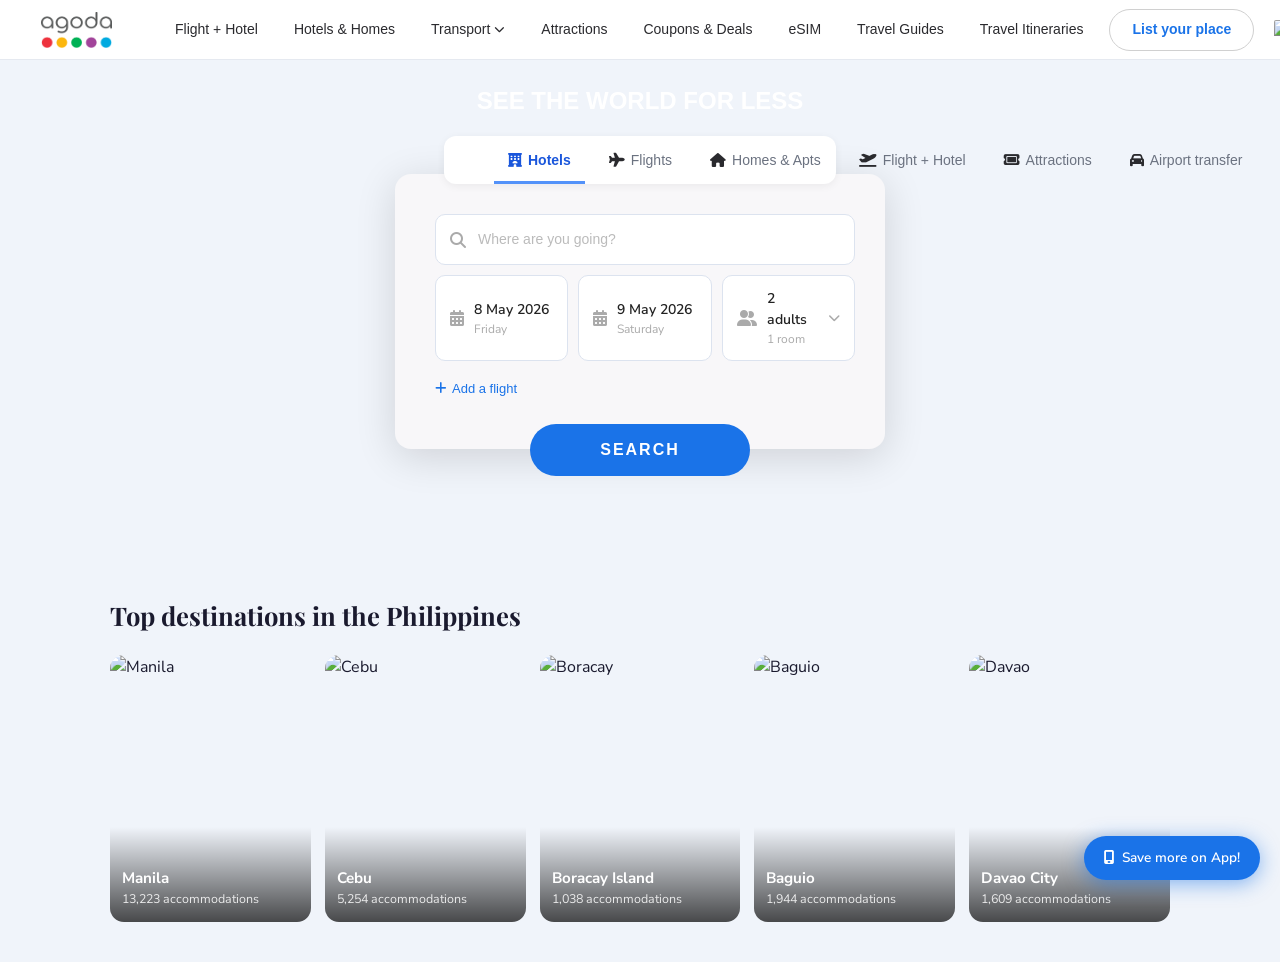
==== AGODA CODE/index.html @ a3267c27 "Add files via upload" ====
<!DOCTYPE html>
<html lang="en">
<head>
  <meta charset="UTF-8" />
  <meta name="viewport" content="width=device-width, initial-scale=1.0"/>
  <title>Agoda - See the World for Less</title>
  <!-- Google Fonts -->
  <link href="https://fonts.googleapis.com/css2?family=DM+Sans:wght@300;400;500;600;700&family=Playfair+Display:wght@700&display=swap" rel="stylesheet"/>
  <!-- Bootstrap CSS -->
  <link href="https://cdn.jsdelivr.net/npm/bootstrap@5.3.3/dist/css/bootstrap.min.css" rel="stylesheet"/>
  <link rel="stylesheet" href="https://cdnjs.cloudflare.com/ajax/libs/font-awesome/6.5.0/css/all.min.css"/>
  <!-- Font Awesome -->
  <link href="https://cdnjs.cloudflare.com/ajax/libs/font-awesome/6.5.0/css/all.min.css" rel="stylesheet"/>
  <!-- Custom CSS -->
  <link rel="stylesheet" href="style.css"/>

  <link rel="stylesheet" href="search.css"/>
</head>
<body>


<!-- ===== NAVBAR ===== -->
<nav class="top-nav">
  <div class="nav-inner">
    <div class="logo-wrap">
      <a href="index.html">
        <img src="Agoda_logo_2019.svg.png" alt="logo" width="71" height="36">
      </a>
    </div>
    <div class="nav-links">
      <a href="#">Flight + Hotel</a>
      <a href="#">Hotels &amp; Homes</a>
      <a href="#">Transport <i class="fa fa-chevron-down fa-xs"></i></a>
      <a href="#">Attractions</a>
      <a href="#">Coupons &amp; Deals</a>
      <a href="#">eSIM</a>
      <a href="#">Travel Guides</a>
      <a href="#">Travel Itineraries</a>
    </div>
    <div class="nav-right">
  </div>
</nav>

<!-- ===== HERO ===== -->
<section class="hero">
  <div class="hero-skyline">
  </div>

  <h1 class="hero-title">SEE THE WORLD FOR LESS</h1>

  <div class="search-container">
    <ul class="search-tabs">
      <li class="stab active" onclick="setTab(this)">
        <div class="stab-inner"><i class="fa fa-hotel"></i><span>Hotels</span></div>
      </li>
      <li class="stab" onclick="setTab(this)">
        <div class="stab-inner"><i class="fa fa-plane"></i><span>Flights</span></div>
      </li>
      <li class="stab" onclick="setTab(this)">
        <div class="stab-inner"><i class="fa fa-house"></i><span>Homes &amp; Apts</span></div>
      </li>
      <li class="stab" onclick="setTab(this)">
        <div class="stab-inner"><i class="fa fa-plane-departure"></i><span>Flight + Hotel</span></div>
      </li>
      <li class="stab" onclick="setTab(this)">
        <div class="stab-inner"><i class="fa fa-ticket"></i><span>Attractions</span></div>
      </li>
      <li class="stab" onclick="setTab(this)">
        <div class="stab-inner"><i class="fa fa-car"></i><span>Airport transfer</span></div>
      </li>
    </ul>

     <!-- ===== SEARCH BAR ===== -->
    <div class="search-box">
      <div class="search-bar-wrap">
        <div class="search-trigger">
          <div class="search-trigger-inner">
            <i class="fa fa-search search-trigger-icon"></i>
            <input
              type="text"
              class="search-trigger-input"
              id="searchInput"
              placeholder="Where are you going?"
              autocomplete="on"/>
          </div>
        </div>        

          <!-- ===== DROPDOWN ===== -->
      <div class="search-dropdown" id="searchDropdown">
          <!-- Recent Search -->
          <div class="search-section" id="recentSection" style="display:none;">
            <p class="search-section-title">Recent search</p>
            <div class="recent-item" id="recentItem" onclick="useRecent()">
              <div class="recent-left">
                <i class="fa fa-clock-rotate-left recent-icon"></i>
                <div class="recent-item-info">
                  <p class="recent-city" id="recentCity">—</p>
                  <p class="recent-dates" id="recentDates">—</p>
                </div>
              </div>
              <div class="recent-guests">
                <i class="fa fa-user"></i>
                <span id="recentGuests">2</span>
              </div>
            </div>
          </div>
      
          <!-- City results -->
          <div class="search-section" id="citySection" style="display:none;">
            <p class="search-section-label">City</p>
            <div class="search-results-list" id="cityResults"></div>
          </div>
      
          <!-- Areas + Landmarks -->
          <div class="search-columns" id="columnsSection" style="display:none;">
            <div class="search-col">
              <p class="search-section-label">Areas</p>
              <div class="search-results-list" id="areaResults"></div>
            </div>
            <div class="search-col">
              <p class="search-section-label">Landmarks</p>
              <div class="search-results-list" id="landmarkResults"></div>
            </div>
          </div>
      
          <!-- Popular cities (default) -->
          <div class="search-popular" id="popularSection">
            <p class="search-section-title">Popular cities in Philippines</p>
            <div class="popular-list" id="popularList"></div>
          </div>
      
        </div>
      </div>


      <!-- Date & Guest Row — -->
      <div class="date-picker-wrap">
        <div class="date-guest-row">
          <!-- ✅ Added id + openPicker() -->
          <div class="date-box" id="checkin-box" onclick="openPicker('checkin')">
            <i class="fa fa-calendar-days"></i>
            <div>
              <span class="value" id="checkin-display">8 May 2026</span>
              <span class="label" id="checkin-day">Friday</span>
            </div>
          </div>
          <div class="date-box" id="checkout-box" onclick="openPicker('checkout')">
            <i class="fa fa-calendar-days"></i>
            <div>
              <span class="value" id="checkout-display">9 May 2026</span>
              <span class="label" id="checkout-day">Saturday</span>
            </div>
          </div>
          <!-- Guest box wrapped for popup positioning -->
          <div class="guest-picker-wrap">
            <div class="guest-box" id="guest-box" onclick="toggleGuests()">
              <i class="fa fa-user-group"></i>
              <div>
                <span class="value" id="guests-display">2 adults</span>
                <span class="label" id="rooms-label">1 room</span>
              </div>
              <i class="fa fa-chevron-down" id="guest-chevron" style="color:#aaa; font-size:0.75rem; margin-left:auto;"></i>
            </div>
            <!-- Guest Picker Popup -->
            <div id="guest-picker">
              <div class="gp-row">
                <div class="gp-label-wrap">
                  <span class="gp-label">Room</span>
                </div>
                <div class="gp-counter">
                  <button class="gp-btn gp-minus" onclick="changeGuest('rooms', -1)">−</button>
                  <span class="gp-count" id="rooms-count">1</span>
                  <button class="gp-btn gp-plus" onclick="changeGuest('rooms', 1)">+</button>
                </div>
              </div>
              <div class="gp-row">
                <div class="gp-label-wrap">
                  <span class="gp-label">Adults</span>
                  <span class="gp-sublabel">Ages 18 or above</span>
                </div>
                <div class="gp-counter">
                  <button class="gp-btn gp-minus" onclick="changeGuest('adults', -1)">−</button>
                  <span class="gp-count" id="adults-count">2</span>
                  <button class="gp-btn gp-plus" onclick="changeGuest('adults', 1)">+</button>
                </div>
              </div>
              <div class="gp-row gp-row-last">
                <div class="gp-label-wrap">
                  <span class="gp-label">Children</span>
                  <span class="gp-sublabel">Ages 0-17</span>
                </div>
                <div class="gp-counter">
                  <button class="gp-btn gp-minus" onclick="changeGuest('children', -1)">−</button>
                  <span class="gp-count" id="children-count">0</span>
                  <button class="gp-btn gp-plus" onclick="changeGuest('children', 1)">+</button>
                </div>
              </div>
            </div>
          </div><!-- /guest-picker-wrap -->
        </div>

        <!-- ✅ Datepicker Popup — placed right below the date row -->
        <div id="picker-popup">
          <div class="picker-tabs">
            <button id="tab-cal-btn" class="active" onclick="setPickerTab('cal')">Calendar</button>
            <button id="tab-flex-btn" onclick="setPickerTab('flex')">I'm flexible</button>
          </div>
          <div id="tab-cal-content">
            <div class="cal-months">
              <div class="cal-month">
                <div class="cal-month-header">
                  <button class="nav-btn" onclick="shiftMonth(-1)">&#8249;</button>
                  <span id="left-month-label"></span>
                  <span class="nav-placeholder"></span>
                </div>
                <div id="left-cal" class="cal-grid"></div>
              </div>
              <div class="cal-month">
                <div class="cal-month-header">
                  <span class="nav-placeholder"></span>
                  <span id="right-month-label"></span>
                  <button class="nav-btn" onclick="shiftMonth(1)">&#8250;</button>
                </div>
                <div id="right-cal" class="cal-grid"></div>
              </div>
            </div>
          </div>
          <div id="tab-flex-content">
            <div class="flex-section">
              <p class="flex-heading">How long do you want to stay?</p>
              <div class="flex-duration-row">
                <button class="flex-duration-btn active" onclick="selectDuration(this)">3 nights</button>
                <button class="flex-duration-btn" onclick="selectDuration(this)">1 week</button>
                <button class="flex-duration-btn" onclick="selectDuration(this)">1 month</button>
              </div>
              <label class="flex-weekend-label">
                <input type="checkbox" id="weekend-check" checked onchange="toggleWeekend(this)"/>
                <span>Must include weekend</span>
              </label>
            </div>
            <div class="flex-section">
              <p class="flex-heading">When do you want to travel?</p>
              <p class="flex-subheading">Select your preferred month</p>
              <div class="flex-months-wrap">
                <button class="flex-months-arrow" id="flex-arrow-left" onclick="scrollFlexMonths(-1)">&#8249;</button>
                <div class="flex-months-row" id="flex-months-row"></div>
                <button class="flex-months-arrow" id="flex-arrow-right" onclick="scrollFlexMonths(1)">&#8250;</button>
              </div>
            </div>
            <div class="flex-footer">
              <button class="flex-btn-clear" onclick="clearFlex()">Clear</button>
              <button class="flex-btn-select" onclick="selectFlex()">Select</button>
            </div>
          </div>
        </div>
      </div><!-- /date-picker-wrap -->

      <button class="add-flight">
        <i class="fa fa-plus"></i> Add a flight
      </button>

    </div><!-- /search-box -->

        <button class="btn-search" onclick="collectAndSearch()">SEARCH</button>
  </div><!-- /search-container -->
</section>

<!-- ===== TOP DESTINATIONS ===== -->
<section class="section-wrap">
  <h2 class="section-title">Top destinations in the Philippines</h2>
  <div class="dest-grid">
    <div class="dest-card">
      <img src="https://images.unsplash.com/photo-1599598425517-459e85db8f32?w=400&q=80" alt="Manila" loading="lazy"/>
      <div class="dest-card-overlay">
        <div class="dest-card-name">Manila</div>
        <div class="dest-card-count">13,223 accommodations</div>
      </div>
    </div>
    <div class="dest-card">
      <img src="https://images.unsplash.com/photo-1555400038-63f6ec518d06?w=400&q=80" alt="Cebu" loading="lazy"/>
      <div class="dest-card-overlay">
        <div class="dest-card-name">Cebu</div>
        <div class="dest-card-count">5,254 accommodations</div>
      </div>
    </div>
    <div class="dest-card">
      <img src="https://images.unsplash.com/photo-1507525428034-b723cf961d3e?w=400&q=80" alt="Boracay" loading="lazy"/>
      <div class="dest-card-overlay">
        <div class="dest-card-name">Boracay Island</div>
        <div class="dest-card-count">1,038 accommodations</div>
      </div>
    </div>
    <div class="dest-card">
      <img src="https://images.unsplash.com/photo-1464822759023-fed622ff2c3b?w=400&q=80" alt="Baguio" loading="lazy"/>
      <div class="dest-card-overlay">
        <div class="dest-card-name">Baguio</div>
        <div class="dest-card-count">1,944 accommodations</div>
      </div>
    </div>
    <div class="dest-card">
      <img src="https://images.unsplash.com/photo-1518020382113-a7e8fc38eac9?w=400&q=80" alt="Davao" loading="lazy"/>
      <div class="dest-card-overlay">
        <div class="dest-card-name">Davao City</div>
        <div class="dest-card-count">1,609 accommodations</div>
      </div>
    </div>
  </div>
</section>

<button class="mobile-cta">
  <i class="fa fa-mobile-screen"></i> Save more on App!
</button>

<!-- Bootstrap JS -->
<script src="https://cdn.jsdelivr.net/npm/bootstrap@5.3.3/dist/js/bootstrap.bundle.min.js"></script>
<!-- Custom JS (includes datepicker logic) -->
<script src="script.js"></script>
<script src="navbar.js"></script>
<script src="search.js"></script>
</body>
</html>
---- AGODA CODE/style.css ----
/* ===== GOOGLE FONTS ===== */
@import url('https://fonts.googleapis.com/css2?family=Nunito+Sans:wght@400;500;600;700&display=swap');

/* ===== CSS VARIABLES ===== */
:root {
  --agoda-blue: #1a73e8;
  --agoda-dark: #0e2240;
  --agoda-accent: #e63946;
  --agoda-light: #f4f7fc;
  --nav-height: 60px;
}

/* ===== RESET ===== */
*, *::before, *::after { box-sizing: border-box; margin: 0; padding: 0; }

body {
  font-family: 'Nunito Sans', sans-serif;
  background: #f0f4fa;
  color: #1a1a2e;
}

/* =============================================================
   NAVBAR
   ============================================================= */
.top-nav {
  background: #ffffff;
  height: var(--nav-height);
  padding: 0 16px;
  position: sticky;
  top: 0;
  z-index: 600;
  display: flex;
  align-items: center;
  border-bottom: 1px solid #e5e9f0;
  font-family: "Helvetica Neue", Helvetica, Arial, sans-serif;
}

.nav-inner {
  display: flex;
  align-items: center;
  height: 100%;
  flex: 1;
}

.logo-wrap {
  flex-shrink: 0;
  display: flex;
  align-items: center;
  margin-right: 45px;
  margin-left: 25px;
}

/* ── Nav Links ── */
.nav-links {
  display: flex;
  align-items: center;
  flex: 1;
}

.nav-links a {
  font-family: "Helvetica Neue", Helvetica, Arial, sans-serif;
  font-size: 14px;
  font-weight: 400;
  color: #2A2A2E;
  text-decoration: none;
  padding: 6px 18px;
  border-radius: 6px;
  white-space: nowrap;
  transition: color 0.15s;
}

.nav-links a:hover { color: var(--agoda-blue); }

/* ── Nav Right ── */
.nav-right {
  display: flex;
  align-items: center;
  height: var(--nav-height);
  flex-shrink: 0;
}

.nav-right-inner {
  display: flex;
  align-items: center;
  height: 100%;
  padding: 0 8px;
}

/* ── List Your Place Button ── */
.btn-list {
  font-family: "Helvetica Neue", Helvetica, Arial, sans-serif;
  font-size: 14px;
  font-weight: 600;
  color: var(--agoda-blue);
  border: 1.5px solid #d0d0d0;
  border-radius: 999px;
  background: #ffffff;
  height: 42px;
  padding: 0 22px;
  cursor: pointer;
  white-space: nowrap;
  transition: all 0.15s;
  margin-right: 4px;
}

.btn-list:hover { border-color: var(--agoda-blue); background: #f0f6ff; }

/* ── Language Button ── */
.nav-lang-btn {
  display: flex;
  align-items: center;
  justify-content: center;
  width: 58px;
  height: 52px;
  padding: 16px;
  background: none;
  border: none;
  cursor: pointer;
  border-radius: 6px;
  transition: background 0.15s;
}

.nav-flag {
  width: 26px;
  height: 20px;
  object-fit: cover;
  border-radius: 2px;
  display: block;
}

/* ── Currency Button ── */
.nav-currency-btn {
  display: flex;
  align-items: center;
  justify-content: center;
  height: 47.81px;
  padding: 0 16px;
  background: none;
  border: none;
  font-family: "Helvetica Neue", Helvetica, Arial, sans-serif;
  font-size: 14px;
  font-weight: 400;
  color: #2A2A2E;
  cursor: pointer;
  border-radius: 6px;
  transition: background 0.15s;
}

/* ── Sign In Link ── */
.nav-signin {
  font-family: "Helvetica Neue", Helvetica, Arial, sans-serif;
  font-size: 14px;
  font-weight: 600;
  color: var(--agoda-blue);
  text-decoration: none;
  padding: 0 14px;
  white-space: nowrap;
  transition: color 0.15s;
}

.nav-signin:hover { color: #1558b0; }

/* ── Create Account Button ── */
.btn-create-account {
  font-family: "Helvetica Neue", Helvetica, Arial, sans-serif;
  font-size: 14px;
  font-weight: 600;
  color: var(--agoda-blue);
  background: #ffffff;
  border: 1.5px solid #d0d0d0;
  border-radius: 999px;
  height: 42px;
  padding: 0 22px;
  cursor: pointer;
  white-space: nowrap;
  transition: all 0.15s;
  margin-right: 8px;
}

.btn-create-account:hover { border-color: var(--agoda-blue); background: #f0f6ff; }

/* ── Hamburger ── */
.nav-hamburger {
  display: flex;
  align-items: center;
  justify-content: center;
  width: 40px;
  height: 40px;
  background: none;
  border: none;
  cursor: pointer;
  border-radius: 6px;
  font-size: 18px;
  color: #2A2A2E;
  transition: background 0.15s;
}

.nav-hamburger:hover { background: #f5f5f5; }

/* ── Logged-in: User Button ── */
.nav-user-wrap { position: relative; }

.nav-user {
  display: flex;
  align-items: center;
  gap: 10px;
  height: 42px;
  padding: 6px 14px;
  background: none;
  border: none;
  border-radius: 8px;
  cursor: pointer;
  transition: background 0.15s;
}

.nav-user:hover { background: #f5f5f5; }

.avatar {
  width: 40px;
  height: 40px;
  border-radius: 50%;
  background: #e05c2a;
  color: #f9f9fa;
  font-family: "Helvetica Neue", Helvetica, Arial, sans-serif;
  font-size: 16px;
  font-weight: 700;
  display: flex;
  align-items: center;
  justify-content: center;
  flex-shrink: 0;
}

.user-info {
  display: flex;
  flex-direction: column;
  align-items: flex-start;
  gap: 2px;
  line-height: 1;
}

.user-name {
  font-family: "Helvetica Neue", Helvetica, Arial, sans-serif;
  font-size: 14px;
  font-weight: 600;
  color: #2A2A2E;
  white-space: nowrap;
  display: block;
}

.vip-badge-img {
  height: 20px;
  width: auto;
  display: block;
}

/* ── Logged-in: Points Button ── */
.nav-points {
  display: flex;
  align-items: center;
  gap: 4px;
  height: 42px;
  padding: 0 8px;
  background: none;
  border: none;
  border-radius: 6px;
  cursor: pointer;
  white-space: nowrap;
  transition: background 0.15s;
}

.nav-points .fa-circle-dollar-to-slot { font-size: 16px; color: #2A2A2E; }
.points-value { font-family: "Helvetica Neue", Helvetica, Arial, sans-serif; font-size: 14px; font-weight: 400; color: #704DFF; }
.nav-chevron  { font-size: 10px; color: #aaa; }

/* ── Dropdown Menu (logout popup) ── */
.dropdown-menu {
  position: absolute;
  top: 45px;
  right: 0;
  width: 230px;
  background: #fff;
  border-radius: 10px;
  box-shadow: 0 4px 20px rgba(0,0,0,0.15);
  display: none;
  padding: 10px 0;
  z-index: 1000;
}

.dropdown-menu a {
  display: block;
  padding: 10px 16px;
  color: #333;
  text-decoration: none;
  font-family: "Helvetica Neue", Helvetica, Arial, sans-serif;
  font-size: 14px;
}

.dropdown-menu a:hover { background: #f5f5f5; }

.menu-title {
  font-size: 12px;
  color: #888;
  padding: 10px 16px;
  font-family: "Helvetica Neue", Helvetica, Arial, sans-serif;
}

.logout-btn {
  width: 90%;
  margin: 10px auto;
  display: block;
  padding: 10px;
  border: 1px solid var(--agoda-blue);
  background: white;
  color: var(--agoda-blue);
  border-radius: 6px;
  cursor: pointer;
  font-family: "Helvetica Neue", Helvetica, Arial, sans-serif;
  font-size: 14px;
  font-weight: 600;
  transition: background 0.15s;
}

.logout-btn:hover { background: #f0f6ff; }

/* =============================================================
   HERO
   ============================================================= */
.hero {
  background: var(--agoda-hero-bg);
  padding: 25px 0 10px;
  position: relative;
  overflow: visible;
  min-height: 480px;
  margin: 0 375px;
}

.hero-skyline {
  position: absolute;
  bottom: 0; left: 0; right: 0;
  height: 140px;
  pointer-events: none;
  overflow: hidden;
}

.hero-skyline svg { width: 100%; height: 100%; }

.hero-title {
  font-family: "Helvetica Neue", Helvetica, Arial, sans-serif;
  font-size: 24px;
  font-weight: 700;
  line-height: 1.3;
  color: #fff;
  text-align: center;
  text-transform: uppercase;
  margin-bottom: 20px;
  position: relative;
  z-index: 2;
}

/* =============================================================
   SEARCH CONTAINER
   ============================================================= */
.search-container {
  position: relative;
  z-index: 3;
  margin: 0 auto;
  padding: 0 20px;
}

/* ── Tabs ── */
.search-tabs {
  list-style: none;
  margin: 0 10% -10px;
  padding: 0 50px;
  background: #fff;
  border-radius: 12px;
  display: flex;
  align-items: stretch;
  height: 48px;
  position: relative;
  z-index: 2;
  box-shadow: 0 2px 8px rgba(0,0,0,0.06);
  gap: 10px;
}

.stab {
  cursor: pointer;
  border-bottom: 3px solid transparent;
  list-style: none;
  transition: color 0.15s;
}

.stab-inner {
  display: flex;
  align-items: center;
  gap: 6px;
  padding: 0 14px;
  height: 48px;
}

.stab-inner i    { font-size: 14px; color: #2A2A2E; flex-shrink: 0; }
.stab-inner span { font-family: "Helvetica Neue", Helvetica, Arial, sans-serif; font-size: 14px; font-weight: 500; color: #6b7280; white-space: nowrap; }

.stab.active { border-bottom-color: #5392F9; }
.stab.active .stab-inner i,
.stab.active .stab-inner span { color: #1a56db; font-weight: 600; }
.stab:hover .stab-inner i,
.stab:hover .stab-inner span { color: #1a56db; }

/* ── Search Box ── */
.search-box {
  background: #f8f7f9;
  border-radius: 16px;
  box-shadow: 0 8px 40px rgba(0,0,0,0.14);
  padding: 40px 30px 30px 40px;
  position: relative;
}

/* ── Stay Toggle ── */
.stay-toggle { display: flex; gap: 8px; margin-bottom: 16px; }

.stay-toggle button {
  padding: 6px 18px;
  border-radius: 999px;
  border: 1.5px solid #ccc;
  background: #fff;
  font-family: "Helvetica Neue", Helvetica, Arial, sans-serif;
  font-size: 13px;
  font-weight: 500;
  cursor: pointer;
  color: #555;
  transition: all 0.15s;
}

.stay-toggle button.active { border-color: var(--agoda-blue); color: var(--agoda-blue); background: #e8f0fe; }

/* ── Destination Input ── */
.search-input-wrap { position: relative; margin-bottom: 10px; }

.search-input-wrap i {
  position: absolute;
  left: 16px;
  top: 50%;
  transform: translateY(-50%);
  color: #aaa;
  font-size: 16px;
}

.search-input-wrap input {
  width: 100%;
  padding: 12px 16px 12px 42px;
  border: none;
  border-radius: 12px;
  font-family: "Helvetica Neue", Helvetica, Arial, sans-serif;
  font-size: 15px;
  color: #1a1a1a;
  outline: none;
  background: #fff;
  box-shadow: 0 2px 12px rgba(0,0,0,0.12);
  transition: box-shadow 0.15s;
}

.search-input-wrap input:focus { box-shadow: 0 2px 16px rgba(26,115,232,0.18); }
.search-input-wrap input::placeholder { color: #aaa; }

/* ── Date & Guest Row ── */
.date-guest-row {
  display: grid;
  grid-template-columns: 1fr 1fr 1fr;
  gap: 10px;
  margin-bottom: 14px;
}

.date-box,
.guest-box {
  display: flex;
  align-items: center;
  gap: 10px;
  border: 1.5px solid #dce3ef;
  border-radius: 10px;
  padding: 12px 14px;
  cursor: pointer;
  background: #ffffff;
  transition: border-color 0.15s;
}

.date-box:hover,
.guest-box:hover  { border-color: var(--agoda-blue); }
.date-box.active,
.guest-box.active { border-color: var(--agoda-blue); background: #f0f5ff; }

.date-box i, .guest-box i { color: #aaa; font-size: 1rem; }
.date-box .label, .guest-box .label { font-size: 0.75rem; color: #aaa; display: block; }
.date-box .value, .guest-box .value { font-size: 14px; font-weight: 600; color: #222; display: block; }
.guest-box { justify-content: space-between; }

/* ── Guest Picker Popup ── */
.guest-picker-wrap { position: relative; }

#guest-picker {
  display: none;
  position: absolute;
  top: calc(100% + 6px);
  right: 0;
  z-index: 9999;
  background: #fff;
  border: 1px solid #e0e6f0;
  border-radius: 12px;
  box-shadow: 0 4px 24px rgba(0,0,0,0.12);
  width: 300px;
  padding: 6px 0;
  overflow: hidden;
}

.gp-row {
  display: flex;
  align-items: center;
  justify-content: space-between;
  padding: 14px 20px;
  border-bottom: 1px solid #f0f0f0;
}

.gp-row-last { border-bottom: none; }

.gp-label-wrap { display: flex; flex-direction: column; gap: 2px; }

.gp-label {
  font-family: "Helvetica Neue", Helvetica, Arial, sans-serif;
  font-size: 14px;
  font-weight: 700;
  color: #1a1a2e;
}

.gp-sublabel {
  font-family: "Helvetica Neue", Helvetica, Arial, sans-serif;
  font-size: 12px;
  color: #888;
}

.gp-counter {
  display: flex;
  align-items: center;
  gap: 12px;
}

.gp-count {
  font-family: "Helvetica Neue", Helvetica, Arial, sans-serif;
  font-size: 15px;
  font-weight: 700;
  color: #1a1a2e;
  min-width: 20px;
  text-align: center;
}

.gp-btn {
  width: 30px;
  height: 30px;
  border-radius: 50%;
  border: 1.5px solid #ccc;
  background: none;
  font-size: 18px;
  cursor: pointer;
  display: flex;
  align-items: center;
  justify-content: center;
  transition: all 0.15s;
  color: #555;
}

.gp-plus { border-color: #1a56db; color: #1a56db; }
.gp-minus:hover { background: #f5f5f5; border-color: #999; }
.gp-plus:hover  { background: #e8f0fe; }
.gp-btn:disabled { opacity: 0.35; cursor: default; }

/* ── Add Flight ── */
.add-flight {
  color: var(--agoda-blue);
  font-family: "Helvetica Neue", Helvetica, Arial, sans-serif;
  font-size: 13px;
  font-weight: 500;
  cursor: pointer;
  display: inline-flex;
  align-items: center;
  gap: 6px;
  border: none;
  background: none;
  padding: 4px 0 20px;
}

/* ── Search Button ── */
.btn-search {
  display: block;
  width: 45%;
  margin: -25px auto 0;
  padding: 14px;
  background: var(--agoda-blue);
  color: #fff;
  border: none;
  border-radius: 999px;
  font-family: "Helvetica Neue", Helvetica, Arial, sans-serif;
  font-size: 16px;
  font-weight: 700;
  letter-spacing: 2px;
  cursor: pointer;
  position: relative;
  z-index: 2;
  transition: background 0.15s, transform 0.1s;
}

.btn-search:hover  { background: #1558c0; transform: translateY(-1px); }
.btn-search:active { transform: translateY(0); }

/* =============================================================
   DATEPICKER POPUP
   ============================================================= */
.date-picker-wrap { position: relative; }

#picker-popup {
  display: none;
  position: absolute;
  top: calc(100% + 6px);
  left: 0;
  z-index: 9999;
  background: #fff;
  border: 1px solid #e0e6f0;
  border-radius: 12px;
  box-shadow: 0 4px 24px rgba(0,0,0,0.10);
  width: 640px;
  overflow: hidden;
}

.picker-tabs { display: flex; border-bottom: 1px solid #e0e6f0; }

.picker-tabs button {
  flex: 1;
  padding: 15px 20px;
  border: none;
  background: none;
  cursor: pointer;
  font-family: "Helvetica Neue", Helvetica, Arial, sans-serif;
  font-size: 15px;
  font-weight: 500;
  color: #888;
  border-bottom: 2.5px solid transparent;
  transition: color 0.15s, border-color 0.15s;
}

.picker-tabs button.active { color: #1a56db; border-bottom-color: #1a56db; font-weight: 600; }
.picker-tabs button:hover:not(.active) { color: #555; }

#tab-cal-content  { padding: 20px 24px 24px; }
#tab-flex-content { display: none; padding: 24px 24px 0; }

.cal-months { display: flex; gap: 32px; }
.cal-month  { flex: 1; }

.cal-month-header {
  display: flex;
  align-items: center;
  justify-content: space-between;
  margin-bottom: 14px;
}

.cal-month-header span:not(.nav-placeholder) {
  font-size: 15px;
  font-weight: 600;
  color: #1a1a2e;
  text-align: center;
  flex: 1;
}

.nav-placeholder { width: 28px; flex-shrink: 0; }

.nav-btn {
  width: 28px;
  height: 28px;
  border: none;
  background: none;
  cursor: pointer;
  font-size: 20px;
  color: #555;
  display: flex;
  align-items: center;
  justify-content: center;
  border-radius: 50%;
  transition: background 0.15s, color 0.15s;
  flex-shrink: 0;
  padding-bottom: 2px;
}

.nav-btn:hover { background: #f0f4ff; color: #1a56db; }

.cal-grid {
  display: grid;
  grid-template-columns: repeat(7, 1fr);
  text-align: center;
}

.day-name { font-size: 12px; font-weight: 600; color: #888; padding: 4px 0 10px; text-align: center; }

.day-cell {
  display: flex;
  align-items: center;
  justify-content: center;
  height: 36px;
  cursor: pointer;
  position: relative;
}

.day-cell.empty,
.day-cell.past  { cursor: default; }

.day-cell span {
  width: 32px;
  height: 32px;
  display: flex;
  align-items: center;
  justify-content: center;
  border-radius: 50%;
  font-size: 13px;
  font-weight: 400;
  color: #1a1a2e;
  position: relative;
  z-index: 1;
  transition: background 0.12s, color 0.12s;
}

.day-cell:not(.past):not(.empty):not(.selected-start):not(.selected-end):hover span { background: #e8effe; color: #1a56db; }

.day-cell.in-range         { background: #e8effe; }
.day-cell.in-range span    { color: #1a56db; }
.day-cell.selected-start   { background: linear-gradient(to right, transparent 50%, #e8effe 50%); }
.day-cell.selected-start span { background: #1a56db; color: #fff; font-weight: 600; }
.day-cell.selected-end     { background: linear-gradient(to left, transparent 50%, #e8effe 50%); }
.day-cell.selected-end span   { background: #1a56db; color: #fff; font-weight: 600; }
.day-cell.selected-start.selected-end { background: transparent; }
.day-cell.today:not(.selected-start):not(.selected-end) span { border: 1.5px solid #1a56db; color: #1a56db; }
.day-cell.past span        { color: #ccc; }

.day-cell.today:not(.selected-start):not(.selected-end)::after {
  content: '';
  position: absolute;
  bottom: 3px;
  left: 50%;
  transform: translateX(-50%);
  width: 4px;
  height: 4px;
  border-radius: 50%;
  background: #1a56db;
}

/* =============================================================
   FLEXIBLE TAB
   ============================================================= */
.flex-section   { margin-bottom: 24px; }

.flex-heading {
  font-family: "Helvetica Neue", Helvetica, Arial, sans-serif;
  font-size: 15px;
  font-weight: 700;
  color: #1a1a2e;
  margin-bottom: 14px;
}

.flex-subheading {
  font-family: "Helvetica Neue", Helvetica, Arial, sans-serif;
  font-size: 12px;
  color: #888;
  margin-top: -10px;
  margin-bottom: 14px;
}

.flex-duration-row { display: flex; gap: 10px; margin-bottom: 14px; flex-wrap: wrap; }

.flex-duration-btn {
  padding: 7px 20px;
  border-radius: 999px;
  border: 1.5px solid #ccc;
  background: #fff;
  font-family: "Helvetica Neue", Helvetica, Arial, sans-serif;
  font-size: 13px;
  font-weight: 500;
  color: #444;
  cursor: pointer;
  transition: all 0.15s;
}

.flex-duration-btn:hover,
.flex-duration-btn.active { border-color: #1a56db; color: #1a56db; background: #eef2ff; }

.flex-weekend-label {
  display: flex;
  align-items: center;
  gap: 8px;
  cursor: pointer;
  font-family: "Helvetica Neue", Helvetica, Arial, sans-serif;
  font-size: 13px;
  font-weight: 500;
  color: #1a56db;
  user-select: none;
}

.flex-weekend-label input[type="checkbox"] {
  width: 16px;
  height: 16px;
  accent-color: #1a56db;
  cursor: pointer;
  border-radius: 4px;
  flex-shrink: 0;
}

.flex-months-wrap { display: flex; align-items: center; gap: 8px; }
.flex-months-row  { display: flex; gap: 10px; overflow: hidden; flex: 1; }

.flex-month-card {
  display: flex;
  flex-direction: column;
  align-items: center;
  justify-content: center;
  gap: 6px;
  min-width: 90px;
  height: 80px;
  border: 1.5px solid #dce3ef;
  border-radius: 10px;
  background: #fff;
  cursor: pointer;
  transition: all 0.15s;
  flex-shrink: 0;
  padding: 10px;
}

.flex-month-card:hover,
.flex-month-card.active { border-color: #1a56db; }
.flex-month-card.active { border-width: 2px; }

.flex-month-card i { font-size: 18px; color: #555; }
.flex-month-card.active i { color: #1a56db; }

.flex-month-name { font-family: "Helvetica Neue", Helvetica, Arial, sans-serif; font-size: 13px; font-weight: 500; color: #1a1a2e; line-height: 1; }
.flex-month-year { font-family: "Helvetica Neue", Helvetica, Arial, sans-serif; font-size: 12px; color: #888; line-height: 1; }

.flex-months-arrow {
  width: 32px;
  height: 32px;
  border-radius: 50%;
  border: 1.5px solid #dce3ef;
  background: #fff;
  font-size: 22px;
  color: #555;
  cursor: pointer;
  display: flex;
  align-items: center;
  justify-content: center;
  flex-shrink: 0;
  transition: all 0.15s;
  padding-bottom: 2px;
}

.flex-months-arrow:hover { border-color: #1a56db; color: #1a56db; background: #f0f4ff; }

.flex-footer {
  display: flex;
  justify-content: flex-end;
  align-items: center;
  gap: 12px;
  padding: 16px 0 20px;
  border-top: 1px solid #f0f0f0;
  margin-top: 4px;
}

.flex-btn-clear {
  background: none;
  border: none;
  font-family: "Helvetica Neue", Helvetica, Arial, sans-serif;
  font-size: 14px;
  font-weight: 600;
  color: #555;
  cursor: pointer;
  padding: 8px 16px;
  border-radius: 999px;
  transition: background 0.15s;
}

.flex-btn-clear:hover { background: #f5f5f5; }

.flex-btn-select {
  background: #1a56db;
  border: none;
  font-family: "Helvetica Neue", Helvetica, Arial, sans-serif;
  font-size: 14px;
  font-weight: 700;
  color: #fff;
  cursor: pointer;
  padding: 9px 24px;
  border-radius: 999px;
  transition: background 0.15s;
}

.flex-btn-select:hover { background: #1447b8; }

/* =============================================================
   TOP DESTINATIONS SECTION
   ============================================================= */
.section-wrap { max-width: 1100px; margin: 60px auto 40px; padding: 0 20px; }

.section-title {
  font-family: 'Playfair Display', serif;
  font-size: 1.6rem;
  font-weight: 700;
  color: #1a1a2e;
  margin-bottom: 24px;
}

.dest-grid { display: grid; grid-template-columns: repeat(5, 1fr); gap: 14px; }

.dest-card {
  border-radius: 14px;
  overflow: hidden;
  position: relative;
  cursor: pointer;
  aspect-ratio: 3/4;
  transition: transform 0.2s, box-shadow 0.2s;
}

.dest-card:hover { transform: translateY(-4px); box-shadow: 0 12px 32px rgba(0,0,0,0.18); }
.dest-card img   { width: 100%; height: 100%; object-fit: cover; display: block; }

.dest-card-overlay {
  position: absolute;
  bottom: 0; left: 0; right: 0;
  background: linear-gradient(transparent, rgba(0,0,0,0.7));
  padding: 40px 12px 14px;
  color: #fff;
}

.dest-card-name  { font-weight: 700; font-size: 0.95rem; }
.dest-card-count { font-size: 0.78rem; opacity: 0.85; }

/* =============================================================
   MOBILE CTA
   ============================================================= */
.mobile-cta {
  position: fixed;
  bottom: 20px;
  right: 20px;
  background: var(--agoda-blue);
  color: #fff;
  padding: 12px 20px;
  border-radius: 30px;
  font-size: 0.85rem;
  font-weight: 600;
  display: flex;
  align-items: center;
  gap: 8px;
  box-shadow: 0 4px 20px rgba(26,115,232,0.5);
  cursor: pointer;
  border: none;
  z-index: 999;
  animation: bounce 2s infinite;
}

@keyframes bounce {
  0%, 100% { transform: translateY(0); }
  50%       { transform: translateY(-4px); }
}

/* =============================================================
   RESPONSIVE
   ============================================================= */
@media (max-width: 1100px) {
  .nav-links a { padding: 6px 8px; font-size: 13px; }
}

@media (max-width: 768px) {
  .nav-links      { display: none; }
  .user-info      { display: none; }
  .points-value   { display: none; }
  .btn-list       { display: none; }
  .hero-title     { font-size: 1.4rem; letter-spacing: 1px; }
  .search-box     { padding: 20px 16px 24px; }
  .search-tabs    { padding: 0 8px; overflow-x: auto; }
  .date-guest-row { grid-template-columns: 1fr; }
  .dest-grid      { grid-template-columns: repeat(2, 1fr); }
  .btn-search     { width: 100%; }
}
---- AGODA CODE/search.css ----
/* ===== SEARCH BAR WRAP ===== */
.search-bar-wrap {
  position: relative;
  width: 100%;
  margin-bottom: 10px;
  font-family: "Helvetica Neue", Helvetica, Arial, sans-serif;
  z-index: 300;
}

.search-trigger {
  background: #fff;
  border: 1.5px solid #dce3ef;
  border-radius: 10px;
  padding: 0;
  box-shadow: none;
  transition: border-color 0.15s;
}

.search-trigger:focus-within {
  border-color: var(--agoda-blue);
}

.search-trigger-inner {
  display: flex;
  align-items: center;
  position: relative;
}

.search-trigger-icon {
  position: absolute;
  left: 14px;
  top: 50%;
  transform: translateY(-50%);
  color: #aaa;
  font-size: 1rem;
  flex-shrink: 0;
}

.search-trigger-input {
  width: 100%;
  padding: 14px 40px 14px 42px;
  border: none;
  border-radius: 10px;
  outline: none;
  font-family: "Helvetica Neue", Helvetica, Arial, sans-serif;
  font-size: 14px;
  color: #333;
  background: transparent;
}

.search-trigger-input::placeholder {
  color: #bbb;
}

/* Clear button */
.search-clear-btn {
  position: absolute;
  right: 12px;
  top: 50%;
  transform: translateY(-50%);
  background: none;
  border: none;
  cursor: pointer;
  color: #aaa;
  font-size: 14px;
  display: flex;
  align-items: center;
  justify-content: center;
  width: 24px;
  height: 24px;
  border-radius: 50%;
  transition: background 0.15s, color 0.15s;
}

.search-clear-btn:hover {
  background: #f0f0f0;
  color: #555;
}

/* ===== DROPDOWN ===== */
.search-dropdown {
  display: none;
  position: absolute;
  top: calc(100% + 8px);
  left: 0;
  right: 0;
  background: #fff;
  border-radius: 12px;
  box-shadow: 0 8px 40px rgba(0, 0, 0, 0.16);
  overflow: hidden;
  z-index: 400;
  max-height: 480px;
  overflow-y: auto;
  animation: dropDown 0.18s ease;
}

.search-dropdown.active {
  display: block;
}

@keyframes dropDown {
  from {
    opacity: 0;
    transform: translateY(-8px);
  }

  to {
    opacity: 1;
    transform: translateY(0);
  }
}

/* Scrollbar */
.search-dropdown::-webkit-scrollbar {
  width: 6px;
}

.search-dropdown::-webkit-scrollbar-track {
  background: transparent;
}

.search-dropdown::-webkit-scrollbar-thumb {
  background: #e0e0e0;
  border-radius: 3px;
}

/* ===== SECTIONS ===== */
.search-section {
  padding: 14px 20px 10px;
  border-bottom: 1px solid #f0f0f0;
}

.search-section:last-child {
  border-bottom: none;
}

.search-section-title {
  font-size: 13px;
  font-weight: 600;
  color: #444;
  margin-bottom: 10px;
}

.search-section-label {
  font-size: 11px;
  font-weight: 700;
  color: #888;
  text-transform: uppercase;
  letter-spacing: 0.5px;
  margin-bottom: 8px;
}

/* ===== RECENT ITEM ===== */
.recent-item {
  display: flex;
  align-items: center;
  justify-content: space-between;
  background: #f7f8fa;
  border-radius: 8px;
  padding: 10px 14px;
  cursor: pointer;
  transition: background 0.15s;
  max-width: 380px;
}

.recent-item:hover {
  background: #eef2ff;
}

.recent-left {
  display: flex;
  align-items: center;
  gap: 10px;
}

.recent-icon {
  font-size: 14px;
  color: #888;
  flex-shrink: 0;
}

.recent-city {
  font-size: 14px;
  font-weight: 600;
  color: #1a1a1a;
  margin-bottom: 2px;
}

.recent-dates {
  font-size: 12px;
  color: #888;
}

.recent-guests {
  display: flex;
  align-items: center;
  gap: 4px;
  font-size: 13px;
  color: #555;
}

/* ===== RESULT ITEMS ===== */
.result-group {
  margin-bottom: 6px;
}

.result-group-label {
  font-size: 11px;
  font-weight: 700;
  color: #888;
  text-transform: uppercase;
  letter-spacing: 0.5px;
  padding: 8px 10px 4px;
}

.search-results-list {
  display: flex;
  flex-direction: column;
  gap: 2px;
}

.result-item {
  display: flex;
  align-items: center;
  gap: 12px;
  padding: 8px 10px;
  border-radius: 8px;
  cursor: pointer;
  transition: background 0.15s;
}

.result-item:hover {
  background: #f0f6ff;
}

.result-img {
  width: 44px;
  height: 44px;
  border-radius: 6px;
  object-fit: cover;
  flex-shrink: 0;
  background: #e5e5e5;
}

.result-info {
  flex: 1;
}

.result-name {
  font-size: 14px;
  font-weight: 600;
  color: #1a1a1a;
}

.result-name span {
  font-weight: 400;
  color: #888;
  font-size: 13px;
}

.result-sub {
  font-size: 12px;
  color: #888;
  margin-top: 2px;
}

.result-city-tag {
  display: inline-block;
  font-size: 11px;
  font-weight: 600;
  color: #1a73e8;
  background: #e8f0fe;
  border-radius: 4px;
  padding: 1px 6px;
  margin-right: 4px;
}

.pct {
  color: #1a73e8;
  font-weight: 600;
}

/* ===== TWO COLUMNS ===== */
.search-columns {
  display: flex;
  border-bottom: 1px solid #f0f0f0;
}

.search-col {
  flex: 1;
  padding: 14px 20px 10px;
}

.search-col:first-child {
  border-right: 1px solid #f0f0f0;
}

/* ===== NO RESULTS ===== */
.no-results {
  padding: 24px 10px;
  color: #aaa;
  font-size: 14px;
  text-align: center;
}

.no-results i {
  font-size: 28px;
  display: block;
  margin-bottom: 8px;
  color: #ddd;
}

/* ===== POPULAR COUNTRY CARDS ===== */
.popular-list {
  display: flex;
  flex-direction: column;
  gap: 4px;
}

.popular-country-card {
  display: flex;
  align-items: center;
  gap: 14px;
  padding: 10px 12px;
  border-radius: 10px;
  cursor: pointer;
  transition: background 0.15s;
}

.popular-country-card:hover {
  background: #f0f6ff;
}

.pcc-flag {
  font-size: 26px;
  width: 44px;
  height: 44px;
  display: flex;
  align-items: center;
  justify-content: center;
  background: #f4f6fb;
  border-radius: 10px;
  flex-shrink: 0;
}

.pcc-info {
  flex: 1;
}

.pcc-name {
  font-size: 14px;
  font-weight: 600;
  color: #1a1a1a;
  margin-bottom: 2px;
}

.pcc-sub {
  font-size: 12px;
  color: #888;
}

.pcc-arrow {
  font-size: 12px;
  color: #ccc;
  transition: color 0.15s;
}

.popular-country-card:hover .pcc-arrow {
  color: #1a73e8;
}

/* ===== CITY LIST — after selecting country ===== */
.city-back-btn {
  display: inline-flex;
  align-items: center;
  gap: 6px;
  font-size: 13px;
  font-weight: 600;
  color: #1a73e8;
  cursor: pointer;
  padding: 4px 8px;
  border-radius: 6px;
  margin-bottom: 10px;
  transition: background 0.15s;
  border: none;
  background: none;
}

.city-back-btn:hover {
  background: #e8f0fe;
}

.city-country-header {
  font-size: 14px;
  font-weight: 700;
  color: #333;
  margin-bottom: 10px;
  padding: 0 10px;
  display: flex;
  align-items: center;
  gap: 6px;
}

/* ===== POPULAR SECTION ===== */
.search-popular {
  padding: 14px 20px 16px;
}

.search-popular .search-section-title {
  font-size: 13px;
  font-weight: 600;
  color: #444;
  margin-bottom: 12px;
}

/* ===== POPULAR CITIES GRID (default view) ===== */
.popular-cities-grid {
  display: grid;
  grid-template-columns: repeat(3, 1fr);
  gap: 8px;
}

.popular-city-card {
  position: relative;
  border-radius: 10px;
  overflow: hidden;
  cursor: pointer;
  aspect-ratio: 4/3;
  transition: transform 0.18s, box-shadow 0.18s;
}

.popular-city-card:hover {
  transform: translateY(-2px);
  box-shadow: 0 6px 20px rgba(0, 0, 0, 0.14);
}

.popular-city-card img {
  width: 100%;
  height: 100%;
  object-fit: cover;
  display: block;
}

.popular-city-card-overlay {
  position: absolute;
  bottom: 0;
  left: 0;
  right: 0;
  background: linear-gradient(transparent, rgba(0, 0, 0, 0.65));
  padding: 24px 10px 10px;
  color: #fff;
}

.popular-city-card-name {
  font-size: 13px;
  font-weight: 700;
  line-height: 1.2;
}

.popular-city-card-count {
  font-size: 11px;
  opacity: 0.85;
  margin-top: 1px;
}

/* ===== DIVIDER between sections ===== */
.sd-divider {
  height: 1px;
  background: #f0f0f0;
  margin: 0;
}

/* ===== "All hotels in Country" row ===== */
.result-all-country {
  background: #f7f8fa;
  border-radius: 8px;
  margin-bottom: 6px;
  border: 1.5px solid #e8edf5;
}
.result-all-country:hover {
  background: #eef2ff;
  border-color: #c5d4f8;
}
.result-all-icon {
  width: 44px;
  height: 44px;
  background: #e8f0fe;
  border-radius: 8px;
  display: flex;
  align-items: center;
  justify-content: center;
  font-size: 18px;
  color: #1a73e8;
  flex-shrink: 0;
}

/* ===== "All hotels" inline link in grouped search results ===== */
.result-group-label {
  display: flex;
  align-items: center;
  gap: 8px;
}
.result-group-all {
  margin-left: auto;
  font-size: 11px;
  font-weight: 600;
  color: #1a73e8;
  text-transform: none;
  letter-spacing: 0;
  cursor: pointer;
  padding: 2px 8px;
  border-radius: 4px;
  transition: background 0.15s;
}
.result-group-all:hover {
  background: #e8f0fe;
}
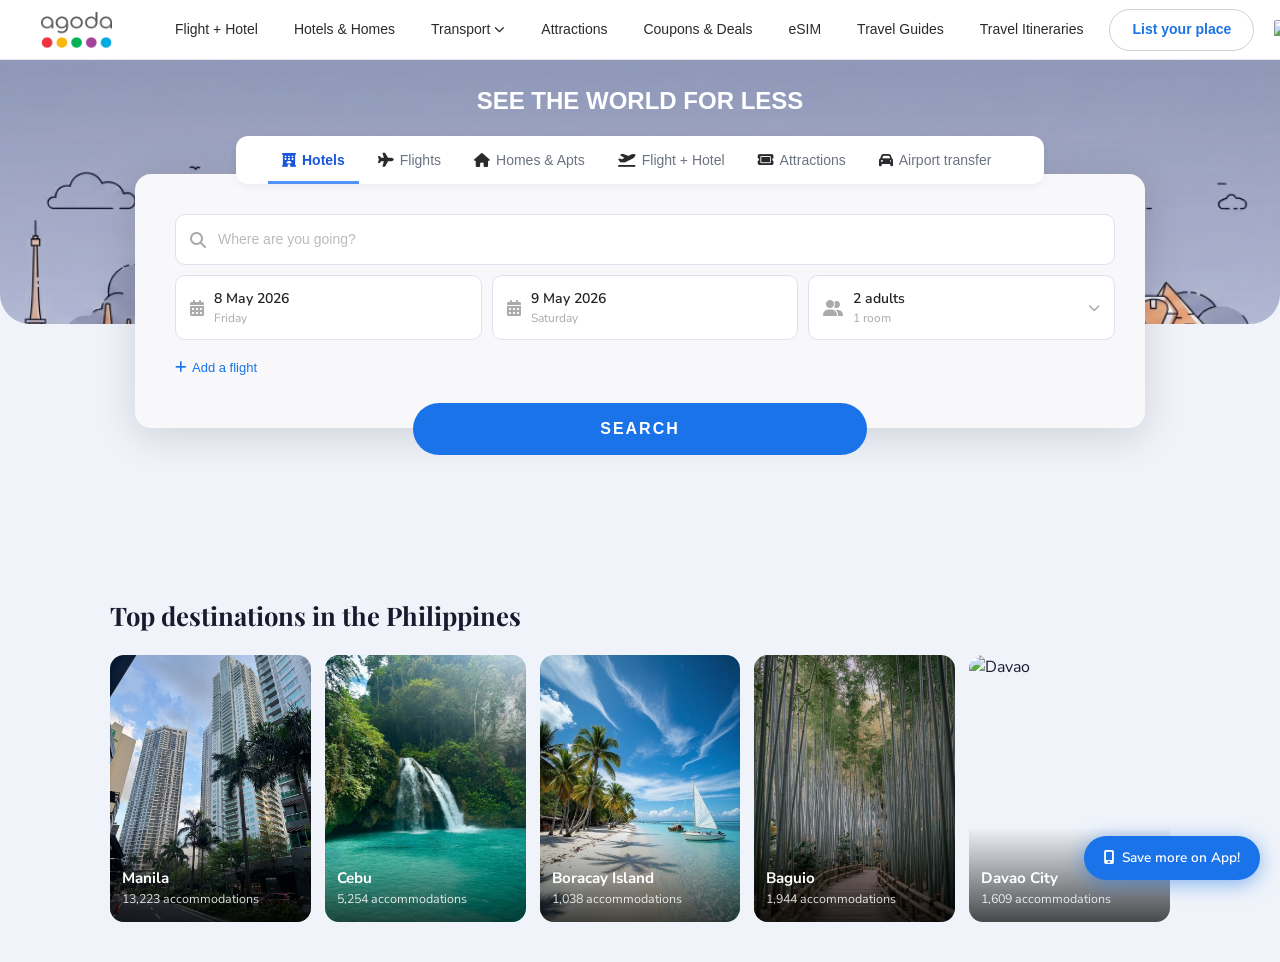
==== commit 57086862: "Add files via upload" ====
--- a/AGODA CODE/index.html
+++ b/AGODA CODE/index.html
@@ -43,8 +43,6 @@
 
 <!-- ===== HERO ===== -->
 <section class="hero">
-  <div class="hero-skyline">
-  </div>
 
   <h1 class="hero-title">SEE THE WORLD FOR LESS</h1>
 
@@ -270,35 +268,35 @@
   <h2 class="section-title">Top destinations in the Philippines</h2>
   <div class="dest-grid">
     <div class="dest-card">
-      <img src="https://images.unsplash.com/photo-1599598425517-459e85db8f32?w=400&q=80" alt="Manila" loading="lazy"/>
+      <img src="manila-homepage.jpg" alt="Manila" loading="lazy"/>
       <div class="dest-card-overlay">
         <div class="dest-card-name">Manila</div>
         <div class="dest-card-count">13,223 accommodations</div>
       </div>
     </div>
     <div class="dest-card">
-      <img src="https://images.unsplash.com/photo-1555400038-63f6ec518d06?w=400&q=80" alt="Cebu" loading="lazy"/>
+      <img src="cebu-homepage.jpg" alt="Cebu" loading="lazy"/>
       <div class="dest-card-overlay">
         <div class="dest-card-name">Cebu</div>
         <div class="dest-card-count">5,254 accommodations</div>
       </div>
     </div>
     <div class="dest-card">
-      <img src="https://images.unsplash.com/photo-1507525428034-b723cf961d3e?w=400&q=80" alt="Boracay" loading="lazy"/>
+      <img src="boracay-homepage.jpg" alt="Boracay" loading="lazy"/>
       <div class="dest-card-overlay">
         <div class="dest-card-name">Boracay Island</div>
         <div class="dest-card-count">1,038 accommodations</div>
       </div>
     </div>
     <div class="dest-card">
-      <img src="https://images.unsplash.com/photo-1464822759023-fed622ff2c3b?w=400&q=80" alt="Baguio" loading="lazy"/>
+      <img src="baguio-homepage.jpg" alt="Baguio" loading="lazy"/>
       <div class="dest-card-overlay">
         <div class="dest-card-name">Baguio</div>
         <div class="dest-card-count">1,944 accommodations</div>
       </div>
-    </div>
-    <div class="dest-card">
-      <img src="https://images.unsplash.com/photo-1518020382113-a7e8fc38eac9?w=400&q=80" alt="Davao" loading="lazy"/>
+    </div>  
+    <div class="dest-card">
+      <img src="davao-homepage.jpg" alt="Davao"/>
       <div class="dest-card-overlay">
         <div class="dest-card-name">Davao City</div>
         <div class="dest-card-count">1,609 accommodations</div>
--- a/AGODA CODE/style.css
+++ b/AGODA CODE/style.css
@@ -326,23 +326,27 @@
    HERO
    ============================================================= */
 .hero {
-  background: var(--agoda-hero-bg);
+  background: none;
   padding: 25px 0 10px;
   position: relative;
   overflow: visible;
   min-height: 480px;
-  margin: 0 375px;
-}
-
-.hero-skyline {
+  margin: 0;
+  width: 100%;
+}
+
+.hero::before {
+  content: '';
   position: absolute;
-  bottom: 0; left: 0; right: 0;
-  height: 140px;
-  pointer-events: none;
-  overflow: hidden;
-}
-
-.hero-skyline svg { width: 100%; height: 100%; }
+  top: 0;
+  left: 0;
+  right: 0;
+  height: 55%;          /* ← only top 55% has the purple bg */
+  background: url('background.png') center top / cover no-repeat;
+  background-color: #7b85b8;
+  z-index: 0;
+  border-radius: 0 0 30px 30px;
+}
 
 .hero-title {
   font-family: "Helvetica Neue", Helvetica, Arial, sans-serif;
@@ -365,13 +369,14 @@
   z-index: 3;
   margin: 0 auto;
   padding: 0 20px;
+  max-width: 1050px;  /* ← keeps UI contained in center */
 }
 
 /* ── Tabs ── */
 .search-tabs {
   list-style: none;
   margin: 0 10% -10px;
-  padding: 0 50px;
+
   background: #fff;
   border-radius: 12px;
   display: flex;
@@ -380,7 +385,7 @@
   position: relative;
   z-index: 2;
   box-shadow: 0 2px 8px rgba(0,0,0,0.06);
-  gap: 10px;
+  gap: 5px;
 }
 
 .stab {
--- a/AGODA CODE/search.css
+++ b/AGODA CODE/search.css
@@ -477,10 +477,12 @@
   margin-bottom: 6px;
   border: 1.5px solid #e8edf5;
 }
+
 .result-all-country:hover {
   background: #eef2ff;
   border-color: #c5d4f8;
 }
+
 .result-all-icon {
   width: 44px;
   height: 44px;
@@ -500,6 +502,7 @@
   align-items: center;
   gap: 8px;
 }
+
 .result-group-all {
   margin-left: auto;
   font-size: 11px;
@@ -512,6 +515,7 @@
   border-radius: 4px;
   transition: background 0.15s;
 }
+
 .result-group-all:hover {
   background: #e8f0fe;
 }
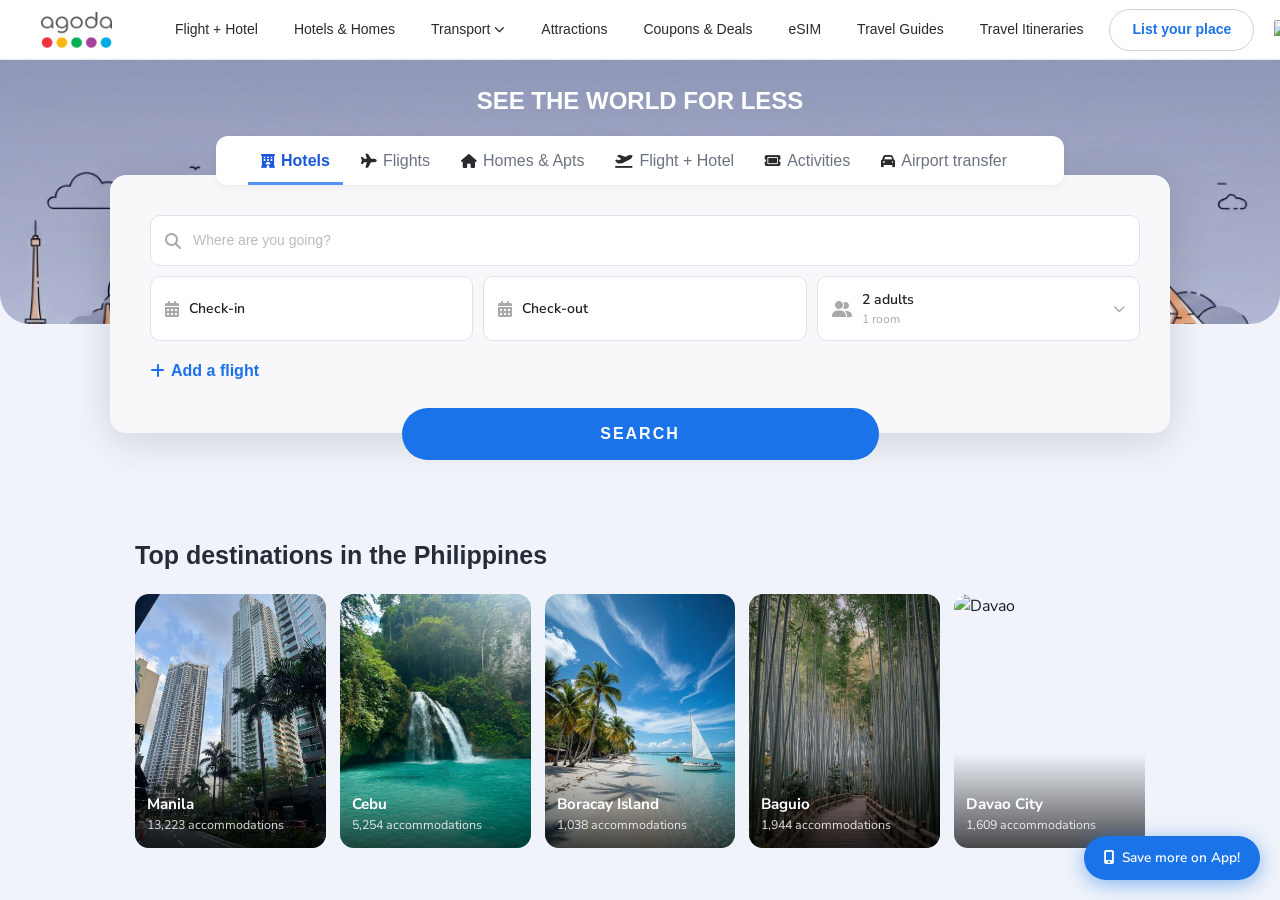
==== commit 80af44ab: "Add files via upload" ====
--- a/AGODA CODE/index.html
+++ b/AGODA CODE/index.html
@@ -1,319 +1,321 @@
 <!DOCTYPE html>
 <html lang="en">
+
 <head>
   <meta charset="UTF-8" />
-  <meta name="viewport" content="width=device-width, initial-scale=1.0"/>
+  <meta name="viewport" content="width=device-width, initial-scale=1.0" />
   <title>Agoda - See the World for Less</title>
   <!-- Google Fonts -->
-  <link href="https://fonts.googleapis.com/css2?family=DM+Sans:wght@300;400;500;600;700&family=Playfair+Display:wght@700&display=swap" rel="stylesheet"/>
+  <link
+    href="https://fonts.googleapis.com/css2?family=DM+Sans:wght@300;400;500;600;700&family=Playfair+Display:wght@700&display=swap"
+    rel="stylesheet" />
   <!-- Bootstrap CSS -->
-  <link href="https://cdn.jsdelivr.net/npm/bootstrap@5.3.3/dist/css/bootstrap.min.css" rel="stylesheet"/>
-  <link rel="stylesheet" href="https://cdnjs.cloudflare.com/ajax/libs/font-awesome/6.5.0/css/all.min.css"/>
+  <link href="https://cdn.jsdelivr.net/npm/bootstrap@5.3.3/dist/css/bootstrap.min.css" rel="stylesheet" />
+  <link rel="stylesheet" href="https://cdnjs.cloudflare.com/ajax/libs/font-awesome/6.5.0/css/all.min.css" />
   <!-- Font Awesome -->
-  <link href="https://cdnjs.cloudflare.com/ajax/libs/font-awesome/6.5.0/css/all.min.css" rel="stylesheet"/>
+  <link href="https://cdnjs.cloudflare.com/ajax/libs/font-awesome/6.5.0/css/all.min.css" rel="stylesheet" />
   <!-- Custom CSS -->
-  <link rel="stylesheet" href="style.css"/>
-
-  <link rel="stylesheet" href="search.css"/>
+  <link rel="stylesheet" href="style.css" />
+
+  <link rel="stylesheet" href="search.css" />
 </head>
+
 <body>
 
 
-<!-- ===== NAVBAR ===== -->
-<nav class="top-nav">
-  <div class="nav-inner">
-    <div class="logo-wrap">
-      <a href="index.html">
-        <img src="Agoda_logo_2019.svg.png" alt="logo" width="71" height="36">
-      </a>
+  <!-- ===== NAVBAR ===== -->
+  <nav class="top-nav">
+    <div class="nav-inner">
+      <div class="logo-wrap">
+        <a href="index.html">
+          <img src="Agoda_logo_2019.svg.png" alt="logo" width="71" height="36">
+        </a>
+      </div>
+      <div class="nav-links">
+        <a href="#">Flight + Hotel</a>
+        <a href="#">Hotels &amp; Homes</a>
+        <a href="#">Transport <i class="fa fa-chevron-down fa-xs"></i></a>
+        <a href="#">Attractions</a>
+        <a href="#">Coupons &amp; Deals</a>
+        <a href="#">eSIM</a>
+        <a href="#">Travel Guides</a>
+        <a href="#">Travel Itineraries</a>
+      </div>
+      <div class="nav-right">
+      </div>
+  </nav>
+
+  <!-- ===== HERO ===== -->
+  <section class="hero">
+
+    <h1 class="hero-title">SEE THE WORLD FOR LESS</h1>
+
+    <div class="search-container">
+      <ul class="search-tabs">
+        <li class="stab active" onclick="setTab(this)">
+          <div class="stab-inner"><i class="fa fa-hotel"></i><span>Hotels</span></div>
+        </li>
+        <li class="stab" onclick="setTab(this)">
+          <div class="stab-inner"><i class="fa fa-plane"></i><span>Flights</span></div>
+        </li>
+        <li class="stab" onclick="setTab(this)">
+          <div class="stab-inner"><i class="fa fa-house"></i><span>Homes &amp; Apts</span></div>
+        </li>
+        <li class="stab" onclick="setTab(this)">
+          <div class="stab-inner"><i class="fa fa-plane-departure"></i><span>Flight + Hotel</span></div>
+        </li>
+        <li class="stab" onclick="setTab(this)">
+          <div class="stab-inner"><i class="fa fa-ticket"></i><span>Activities</span></div>
+        </li>
+        <li class="stab" onclick="setTab(this)">
+          <div class="stab-inner"><i class="fa fa-car"></i><span>Airport transfer</span></div>
+        </li>
+      </ul>
+
+      <!-- ===== SEARCH BAR ===== -->
+      <div class="search-box">
+        <div class="search-bar-wrap">
+          <div class="search-trigger">
+            <div class="search-trigger-inner">
+              <i class="fa fa-search search-trigger-icon"></i>
+              <input type="text" class="search-trigger-input" id="searchInput" placeholder="Where are you going?"
+                autocomplete="on" />
+            </div>
+          </div>
+
+          <!-- ===== DROPDOWN ===== -->
+          <div class="search-dropdown" id="searchDropdown">
+            <!-- Recent Search -->
+            <div class="search-section" id="recentSection" style="display:none;">
+              <p class="search-section-title">Recent search</p>
+              <div class="recent-item" id="recentItem" onclick="useRecent()">
+                <div class="recent-left">
+                  <i class="fa fa-clock-rotate-left recent-icon"></i>
+                  <div class="recent-item-info">
+                    <p class="recent-city" id="recentCity">—</p>
+                    <p class="recent-dates" id="recentDates">—</p>
+                  </div>
+                </div>
+                <div class="recent-guests">
+                  <i class="fa fa-user"></i>
+                  <span id="recentGuests">2</span>
+                </div>
+              </div>
+            </div>
+
+            <!-- City results -->
+            <div class="search-section" id="citySection" style="display:none;">
+              <p class="search-section-label">City</p>
+              <div class="search-results-list" id="cityResults"></div>
+            </div>
+
+            <!-- Areas + Landmarks -->
+            <div class="search-columns" id="columnsSection" style="display:none;">
+              <div class="search-col">
+                <p class="search-section-label">Areas</p>
+                <div class="search-results-list" id="areaResults"></div>
+              </div>
+              <div class="search-col">
+                <p class="search-section-label">Landmarks</p>
+                <div class="search-results-list" id="landmarkResults"></div>
+              </div>
+            </div>
+
+            <!-- Popular cities (default) -->
+            <div class="search-popular" id="popularSection">
+              <p class="search-section-title">Popular cities in Philippines</p>
+              <div class="popular-list" id="popularList"></div>
+            </div>
+
+          </div>
+        </div>
+
+
+        <!-- Date & Guest Row — -->
+        <div class="date-picker-wrap">
+          <div class="date-guest-row">
+            <!-- ✅ Added id + openPicker() -->
+            <div class="date-box" id="checkin-box" onclick="openPicker('checkin')">
+              <i class="fa fa-calendar-days"></i>
+              <div>
+                <span class="value" id="checkin-display">Check-in</span>
+                <span class="label" id="checkin-day"></span>
+              </div>
+            </div>
+            <div class="date-box" id="checkout-box" onclick="openPicker('checkout')">
+              <i class="fa fa-calendar-days"></i>
+              <div>
+                <span class="value" id="checkout-display">Check-out</span>
+                <span class="label" id="checkout-day"></span>
+              </div>
+            </div>
+            <!-- Guest box wrapped for popup positioning -->
+            <div class="guest-picker-wrap">
+              <div class="guest-box" id="guest-box" onclick="toggleGuests()">
+                <i class="fa fa-user-group"></i>
+                <div>
+                  <span class="value" id="guests-display">2 adults</span>
+                  <span class="label" id="rooms-label">1 room</span>
+                </div>
+                <i class="fa fa-chevron-down" id="guest-chevron"
+                  style="color:#aaa; font-size:0.75rem; margin-left:auto;"></i>
+              </div>
+              <!-- Guest Picker Popup -->
+              <div id="guest-picker">
+                <div class="gp-row">
+                  <div class="gp-label-wrap">
+                    <span class="gp-label">Room</span>
+                  </div>
+                  <div class="gp-counter">
+                    <button class="gp-btn gp-minus" onclick="changeGuest('rooms', -1)">−</button>
+                    <span class="gp-count" id="rooms-count">1</span>
+                    <button class="gp-btn gp-plus" onclick="changeGuest('rooms', 1)">+</button>
+                  </div>
+                </div>
+                <div class="gp-row">
+                  <div class="gp-label-wrap">
+                    <span class="gp-label">Adults</span>
+                    <span class="gp-sublabel">Ages 18 or above</span>
+                  </div>
+                  <div class="gp-counter">
+                    <button class="gp-btn gp-minus" onclick="changeGuest('adults', -1)">−</button>
+                    <span class="gp-count" id="adults-count">2</span>
+                    <button class="gp-btn gp-plus" onclick="changeGuest('adults', 1)">+</button>
+                  </div>
+                </div>
+                <div class="gp-row gp-row-last">
+                  <div class="gp-label-wrap">
+                    <span class="gp-label">Children</span>
+                    <span class="gp-sublabel">Ages 0-17</span>
+                  </div>
+                  <div class="gp-counter">
+                    <button class="gp-btn gp-minus" onclick="changeGuest('children', -1)">−</button>
+                    <span class="gp-count" id="children-count">0</span>
+                    <button class="gp-btn gp-plus" onclick="changeGuest('children', 1)">+</button>
+                  </div>
+                </div>
+              </div>
+            </div><!-- /guest-picker-wrap -->
+          </div>
+
+          <!-- ✅ Datepicker Popup — placed right below the date row -->
+          <div id="picker-popup">
+            <div class="picker-tabs">
+              <button id="tab-cal-btn" class="active" onclick="setPickerTab('cal')">Calendar</button>
+              <button id="tab-flex-btn" onclick="setPickerTab('flex')">I'm flexible</button>
+            </div>
+            <div id="tab-cal-content">
+              <div class="cal-months">
+                <div class="cal-month">
+                  <div class="cal-month-header">
+                    <button class="nav-btn" onclick="shiftMonth(-1)">&#8249;</button>
+                    <span id="left-month-label"></span>
+                    <span class="nav-placeholder"></span>
+                  </div>
+                  <div id="left-cal" class="cal-grid"></div>
+                </div>
+                <div class="cal-month">
+                  <div class="cal-month-header">
+                    <span class="nav-placeholder"></span>
+                    <span id="right-month-label"></span>
+                    <button class="nav-btn" onclick="shiftMonth(1)">&#8250;</button>
+                  </div>
+                  <div id="right-cal" class="cal-grid"></div>
+                </div>
+              </div>
+            </div>
+            <div id="tab-flex-content">
+              <div class="flex-section">
+                <p class="flex-heading">How long do you want to stay?</p>
+                <div class="flex-duration-row">
+                  <button class="flex-duration-btn active" onclick="selectDuration(this)">3 nights</button>
+                  <button class="flex-duration-btn" onclick="selectDuration(this)">1 week</button>
+                  <button class="flex-duration-btn" onclick="selectDuration(this)">1 month</button>
+                </div>
+                <label class="flex-weekend-label">
+                  <input type="checkbox" id="weekend-check" checked onchange="toggleWeekend(this)" />
+                  <span>Must include weekend</span>
+                </label>
+              </div>
+              <div class="flex-section">
+                <p class="flex-heading">When do you want to travel?</p>
+                <p class="flex-subheading">Select your preferred month</p>
+                <div class="flex-months-wrap">
+                  <button class="flex-months-arrow" id="flex-arrow-left" onclick="scrollFlexMonths(-1)">&#8249;</button>
+                  <div class="flex-months-row" id="flex-months-row"></div>
+                  <button class="flex-months-arrow" id="flex-arrow-right" onclick="scrollFlexMonths(1)">&#8250;</button>
+                </div>
+              </div>
+              <div class="flex-footer">
+                <button class="flex-btn-clear" onclick="clearFlex()">Clear</button>
+                <button class="flex-btn-select" onclick="selectFlex()">Select</button>
+              </div>
+            </div>
+          </div>
+        </div><!-- /date-picker-wrap -->
+
+        <button class="add-flight">
+          <i class="fa fa-plus"></i> Add a flight
+        </button>
+
+      </div><!-- /search-box -->
+
+      <button class="btn-search" onclick="collectAndSearch()">SEARCH</button>
+    </div><!-- /search-container -->
+  </section>
+
+  <!-- ===== TOP DESTINATIONS ===== -->
+  <section class="section-wrap">
+    <h2 class="section-title">Top destinations in the Philippines</h2>
+    <div class="dest-grid">
+      <div class="dest-card">
+        <img src="manila-homepage.jpg" alt="Manila" loading="lazy" />
+        <div class="dest-card-overlay">
+          <div class="dest-card-name">Manila</div>
+          <div class="dest-card-count">13,223 accommodations</div>
+        </div>
+      </div>
+      <div class="dest-card">
+        <img src="cebu-homepage.jpg" alt="Cebu" loading="lazy" />
+        <div class="dest-card-overlay">
+          <div class="dest-card-name">Cebu</div>
+          <div class="dest-card-count">5,254 accommodations</div>
+        </div>
+      </div>
+      <div class="dest-card">
+        <img src="boracay-homepage.jpg" alt="Boracay" loading="lazy" />
+        <div class="dest-card-overlay">
+          <div class="dest-card-name">Boracay Island</div>
+          <div class="dest-card-count">1,038 accommodations</div>
+        </div>
+      </div>
+      <div class="dest-card">
+        <img src="baguio-homepage.jpg" alt="Baguio" loading="lazy" />
+        <div class="dest-card-overlay">
+          <div class="dest-card-name">Baguio</div>
+          <div class="dest-card-count">1,944 accommodations</div>
+        </div>
+      </div>
+      <div class="dest-card">
+        <img src="davao-homepage.jpg" alt="Davao" />
+        <div class="dest-card-overlay">
+          <div class="dest-card-name">Davao City</div>
+          <div class="dest-card-count">1,609 accommodations</div>
+        </div>
+      </div>
     </div>
-    <div class="nav-links">
-      <a href="#">Flight + Hotel</a>
-      <a href="#">Hotels &amp; Homes</a>
-      <a href="#">Transport <i class="fa fa-chevron-down fa-xs"></i></a>
-      <a href="#">Attractions</a>
-      <a href="#">Coupons &amp; Deals</a>
-      <a href="#">eSIM</a>
-      <a href="#">Travel Guides</a>
-      <a href="#">Travel Itineraries</a>
-    </div>
-    <div class="nav-right">
-  </div>
-</nav>
-
-<!-- ===== HERO ===== -->
-<section class="hero">
-
-  <h1 class="hero-title">SEE THE WORLD FOR LESS</h1>
-
-  <div class="search-container">
-    <ul class="search-tabs">
-      <li class="stab active" onclick="setTab(this)">
-        <div class="stab-inner"><i class="fa fa-hotel"></i><span>Hotels</span></div>
-      </li>
-      <li class="stab" onclick="setTab(this)">
-        <div class="stab-inner"><i class="fa fa-plane"></i><span>Flights</span></div>
-      </li>
-      <li class="stab" onclick="setTab(this)">
-        <div class="stab-inner"><i class="fa fa-house"></i><span>Homes &amp; Apts</span></div>
-      </li>
-      <li class="stab" onclick="setTab(this)">
-        <div class="stab-inner"><i class="fa fa-plane-departure"></i><span>Flight + Hotel</span></div>
-      </li>
-      <li class="stab" onclick="setTab(this)">
-        <div class="stab-inner"><i class="fa fa-ticket"></i><span>Attractions</span></div>
-      </li>
-      <li class="stab" onclick="setTab(this)">
-        <div class="stab-inner"><i class="fa fa-car"></i><span>Airport transfer</span></div>
-      </li>
-    </ul>
-
-     <!-- ===== SEARCH BAR ===== -->
-    <div class="search-box">
-      <div class="search-bar-wrap">
-        <div class="search-trigger">
-          <div class="search-trigger-inner">
-            <i class="fa fa-search search-trigger-icon"></i>
-            <input
-              type="text"
-              class="search-trigger-input"
-              id="searchInput"
-              placeholder="Where are you going?"
-              autocomplete="on"/>
-          </div>
-        </div>        
-
-          <!-- ===== DROPDOWN ===== -->
-      <div class="search-dropdown" id="searchDropdown">
-          <!-- Recent Search -->
-          <div class="search-section" id="recentSection" style="display:none;">
-            <p class="search-section-title">Recent search</p>
-            <div class="recent-item" id="recentItem" onclick="useRecent()">
-              <div class="recent-left">
-                <i class="fa fa-clock-rotate-left recent-icon"></i>
-                <div class="recent-item-info">
-                  <p class="recent-city" id="recentCity">—</p>
-                  <p class="recent-dates" id="recentDates">—</p>
-                </div>
-              </div>
-              <div class="recent-guests">
-                <i class="fa fa-user"></i>
-                <span id="recentGuests">2</span>
-              </div>
-            </div>
-          </div>
-      
-          <!-- City results -->
-          <div class="search-section" id="citySection" style="display:none;">
-            <p class="search-section-label">City</p>
-            <div class="search-results-list" id="cityResults"></div>
-          </div>
-      
-          <!-- Areas + Landmarks -->
-          <div class="search-columns" id="columnsSection" style="display:none;">
-            <div class="search-col">
-              <p class="search-section-label">Areas</p>
-              <div class="search-results-list" id="areaResults"></div>
-            </div>
-            <div class="search-col">
-              <p class="search-section-label">Landmarks</p>
-              <div class="search-results-list" id="landmarkResults"></div>
-            </div>
-          </div>
-      
-          <!-- Popular cities (default) -->
-          <div class="search-popular" id="popularSection">
-            <p class="search-section-title">Popular cities in Philippines</p>
-            <div class="popular-list" id="popularList"></div>
-          </div>
-      
-        </div>
-      </div>
-
-
-      <!-- Date & Guest Row — -->
-      <div class="date-picker-wrap">
-        <div class="date-guest-row">
-          <!-- ✅ Added id + openPicker() -->
-          <div class="date-box" id="checkin-box" onclick="openPicker('checkin')">
-            <i class="fa fa-calendar-days"></i>
-            <div>
-              <span class="value" id="checkin-display">8 May 2026</span>
-              <span class="label" id="checkin-day">Friday</span>
-            </div>
-          </div>
-          <div class="date-box" id="checkout-box" onclick="openPicker('checkout')">
-            <i class="fa fa-calendar-days"></i>
-            <div>
-              <span class="value" id="checkout-display">9 May 2026</span>
-              <span class="label" id="checkout-day">Saturday</span>
-            </div>
-          </div>
-          <!-- Guest box wrapped for popup positioning -->
-          <div class="guest-picker-wrap">
-            <div class="guest-box" id="guest-box" onclick="toggleGuests()">
-              <i class="fa fa-user-group"></i>
-              <div>
-                <span class="value" id="guests-display">2 adults</span>
-                <span class="label" id="rooms-label">1 room</span>
-              </div>
-              <i class="fa fa-chevron-down" id="guest-chevron" style="color:#aaa; font-size:0.75rem; margin-left:auto;"></i>
-            </div>
-            <!-- Guest Picker Popup -->
-            <div id="guest-picker">
-              <div class="gp-row">
-                <div class="gp-label-wrap">
-                  <span class="gp-label">Room</span>
-                </div>
-                <div class="gp-counter">
-                  <button class="gp-btn gp-minus" onclick="changeGuest('rooms', -1)">−</button>
-                  <span class="gp-count" id="rooms-count">1</span>
-                  <button class="gp-btn gp-plus" onclick="changeGuest('rooms', 1)">+</button>
-                </div>
-              </div>
-              <div class="gp-row">
-                <div class="gp-label-wrap">
-                  <span class="gp-label">Adults</span>
-                  <span class="gp-sublabel">Ages 18 or above</span>
-                </div>
-                <div class="gp-counter">
-                  <button class="gp-btn gp-minus" onclick="changeGuest('adults', -1)">−</button>
-                  <span class="gp-count" id="adults-count">2</span>
-                  <button class="gp-btn gp-plus" onclick="changeGuest('adults', 1)">+</button>
-                </div>
-              </div>
-              <div class="gp-row gp-row-last">
-                <div class="gp-label-wrap">
-                  <span class="gp-label">Children</span>
-                  <span class="gp-sublabel">Ages 0-17</span>
-                </div>
-                <div class="gp-counter">
-                  <button class="gp-btn gp-minus" onclick="changeGuest('children', -1)">−</button>
-                  <span class="gp-count" id="children-count">0</span>
-                  <button class="gp-btn gp-plus" onclick="changeGuest('children', 1)">+</button>
-                </div>
-              </div>
-            </div>
-          </div><!-- /guest-picker-wrap -->
-        </div>
-
-        <!-- ✅ Datepicker Popup — placed right below the date row -->
-        <div id="picker-popup">
-          <div class="picker-tabs">
-            <button id="tab-cal-btn" class="active" onclick="setPickerTab('cal')">Calendar</button>
-            <button id="tab-flex-btn" onclick="setPickerTab('flex')">I'm flexible</button>
-          </div>
-          <div id="tab-cal-content">
-            <div class="cal-months">
-              <div class="cal-month">
-                <div class="cal-month-header">
-                  <button class="nav-btn" onclick="shiftMonth(-1)">&#8249;</button>
-                  <span id="left-month-label"></span>
-                  <span class="nav-placeholder"></span>
-                </div>
-                <div id="left-cal" class="cal-grid"></div>
-              </div>
-              <div class="cal-month">
-                <div class="cal-month-header">
-                  <span class="nav-placeholder"></span>
-                  <span id="right-month-label"></span>
-                  <button class="nav-btn" onclick="shiftMonth(1)">&#8250;</button>
-                </div>
-                <div id="right-cal" class="cal-grid"></div>
-              </div>
-            </div>
-          </div>
-          <div id="tab-flex-content">
-            <div class="flex-section">
-              <p class="flex-heading">How long do you want to stay?</p>
-              <div class="flex-duration-row">
-                <button class="flex-duration-btn active" onclick="selectDuration(this)">3 nights</button>
-                <button class="flex-duration-btn" onclick="selectDuration(this)">1 week</button>
-                <button class="flex-duration-btn" onclick="selectDuration(this)">1 month</button>
-              </div>
-              <label class="flex-weekend-label">
-                <input type="checkbox" id="weekend-check" checked onchange="toggleWeekend(this)"/>
-                <span>Must include weekend</span>
-              </label>
-            </div>
-            <div class="flex-section">
-              <p class="flex-heading">When do you want to travel?</p>
-              <p class="flex-subheading">Select your preferred month</p>
-              <div class="flex-months-wrap">
-                <button class="flex-months-arrow" id="flex-arrow-left" onclick="scrollFlexMonths(-1)">&#8249;</button>
-                <div class="flex-months-row" id="flex-months-row"></div>
-                <button class="flex-months-arrow" id="flex-arrow-right" onclick="scrollFlexMonths(1)">&#8250;</button>
-              </div>
-            </div>
-            <div class="flex-footer">
-              <button class="flex-btn-clear" onclick="clearFlex()">Clear</button>
-              <button class="flex-btn-select" onclick="selectFlex()">Select</button>
-            </div>
-          </div>
-        </div>
-      </div><!-- /date-picker-wrap -->
-
-      <button class="add-flight">
-        <i class="fa fa-plus"></i> Add a flight
-      </button>
-
-    </div><!-- /search-box -->
-
-        <button class="btn-search" onclick="collectAndSearch()">SEARCH</button>
-  </div><!-- /search-container -->
-</section>
-
-<!-- ===== TOP DESTINATIONS ===== -->
-<section class="section-wrap">
-  <h2 class="section-title">Top destinations in the Philippines</h2>
-  <div class="dest-grid">
-    <div class="dest-card">
-      <img src="manila-homepage.jpg" alt="Manila" loading="lazy"/>
-      <div class="dest-card-overlay">
-        <div class="dest-card-name">Manila</div>
-        <div class="dest-card-count">13,223 accommodations</div>
-      </div>
-    </div>
-    <div class="dest-card">
-      <img src="cebu-homepage.jpg" alt="Cebu" loading="lazy"/>
-      <div class="dest-card-overlay">
-        <div class="dest-card-name">Cebu</div>
-        <div class="dest-card-count">5,254 accommodations</div>
-      </div>
-    </div>
-    <div class="dest-card">
-      <img src="boracay-homepage.jpg" alt="Boracay" loading="lazy"/>
-      <div class="dest-card-overlay">
-        <div class="dest-card-name">Boracay Island</div>
-        <div class="dest-card-count">1,038 accommodations</div>
-      </div>
-    </div>
-    <div class="dest-card">
-      <img src="baguio-homepage.jpg" alt="Baguio" loading="lazy"/>
-      <div class="dest-card-overlay">
-        <div class="dest-card-name">Baguio</div>
-        <div class="dest-card-count">1,944 accommodations</div>
-      </div>
-    </div>  
-    <div class="dest-card">
-      <img src="davao-homepage.jpg" alt="Davao"/>
-      <div class="dest-card-overlay">
-        <div class="dest-card-name">Davao City</div>
-        <div class="dest-card-count">1,609 accommodations</div>
-      </div>
-    </div>
-  </div>
-</section>
-
-<button class="mobile-cta">
-  <i class="fa fa-mobile-screen"></i> Save more on App!
-</button>
-
-<!-- Bootstrap JS -->
-<script src="https://cdn.jsdelivr.net/npm/bootstrap@5.3.3/dist/js/bootstrap.bundle.min.js"></script>
-<!-- Custom JS (includes datepicker logic) -->
-<script src="script.js"></script>
-<script src="navbar.js"></script>
-<script src="search.js"></script>
+  </section>
+
+  <button class="mobile-cta">
+    <i class="fa fa-mobile-screen"></i> Save more on App!
+  </button>
+
+  <!-- Bootstrap JS -->
+  <script src="https://cdn.jsdelivr.net/npm/bootstrap@5.3.3/dist/js/bootstrap.bundle.min.js"></script>
+  <!-- Custom JS (includes datepicker logic) -->
+  <script src="script.js"></script>
+  <script src="navbar.js"></script>
+  <script src="search.js"></script>
 </body>
+
 </html>
--- a/AGODA CODE/style.css
+++ b/AGODA CODE/style.css
@@ -369,19 +369,17 @@
   z-index: 3;
   margin: 0 auto;
   padding: 0 20px;
-  max-width: 1050px;  /* ← keeps UI contained in center */
+  max-width: 1100px;  /* ← keeps UI contained in center */
 }
 
 /* ── Tabs ── */
 .search-tabs {
   list-style: none;
   margin: 0 10% -10px;
-
   background: #fff;
   border-radius: 12px;
   display: flex;
-  align-items: stretch;
-  height: 48px;
+  height: 49px;
   position: relative;
   z-index: 2;
   box-shadow: 0 2px 8px rgba(0,0,0,0.06);
@@ -399,12 +397,12 @@
   display: flex;
   align-items: center;
   gap: 6px;
-  padding: 0 14px;
-  height: 48px;
+  padding: 0 13px;
+  height: 49px;
 }
 
 .stab-inner i    { font-size: 14px; color: #2A2A2E; flex-shrink: 0; }
-.stab-inner span { font-family: "Helvetica Neue", Helvetica, Arial, sans-serif; font-size: 14px; font-weight: 500; color: #6b7280; white-space: nowrap; }
+.stab-inner span { font-family: "Helvetica Neue", Helvetica, Arial, sans-serif; font-size: 16px; font-weight: 500; color: #6b7280; white-space: nowrap; }
 
 .stab.active { border-bottom-color: #5392F9; }
 .stab.active .stab-inner i,
@@ -440,7 +438,7 @@
 .stay-toggle button.active { border-color: var(--agoda-blue); color: var(--agoda-blue); background: #e8f0fe; }
 
 /* ── Destination Input ── */
-.search-input-wrap { position: relative; margin-bottom: 10px; }
+.search-input-wrap { position: relative; margin-bottom: 14px; }
 
 .search-input-wrap i {
   position: absolute;
@@ -581,8 +579,8 @@
 .add-flight {
   color: var(--agoda-blue);
   font-family: "Helvetica Neue", Helvetica, Arial, sans-serif;
-  font-size: 13px;
-  font-weight: 500;
+  font-size: 16px;
+  font-weight: 700;
   cursor: pointer;
   display: inline-flex;
   align-items: center;
@@ -906,13 +904,13 @@
 /* =============================================================
    TOP DESTINATIONS SECTION
    ============================================================= */
-.section-wrap { max-width: 1100px; margin: 60px auto 40px; padding: 0 20px; }
+.section-wrap { max-width: 1050px; margin: 0 auto 40px; padding: 0 20px; }
 
 .section-title {
-  font-family: 'Playfair Display', serif;
-  font-size: 1.6rem;
+  font-family: "Helvetica Neue", Helvetica, Arial, sans-serif;
+  font-size: 25px;
   font-weight: 700;
-  color: #1a1a2e;
+  color: #252C38;
   margin-bottom: 24px;
 }
 
@@ -964,6 +962,37 @@
   animation: bounce 2s infinite;
 }
 
+
+/* ── Search Validation Toast ── */
+.search-toast {
+  position: fixed;
+  top: 80px;
+  left: 50%;
+  transform: translateX(-50%);
+  background: #ff4d4f;
+  color: #fff;
+  padding: 14px 28px;
+  border-radius: 10px;
+  font-family: "Helvetica Neue", Helvetica, Arial, sans-serif;
+  font-size: 15px;
+  font-weight: 600;
+  box-shadow: 0 4px 20px rgba(0,0,0,0.18);
+  z-index: 9999;
+  opacity: 0;
+  transition: opacity 0.3s ease;
+  pointer-events: none;
+  display: flex;
+  align-items: center;
+  gap: 10px;
+}
+
+.search-toast.show { opacity: 1; }
+
+.search-input-error {
+  border: 2px solid #ff4d4f !important;
+  box-shadow: 0 0 0 3px rgba(255,77,79,0.15) !important;
+}
+
 @keyframes bounce {
   0%, 100% { transform: translateY(0); }
   50%       { transform: translateY(-4px); }
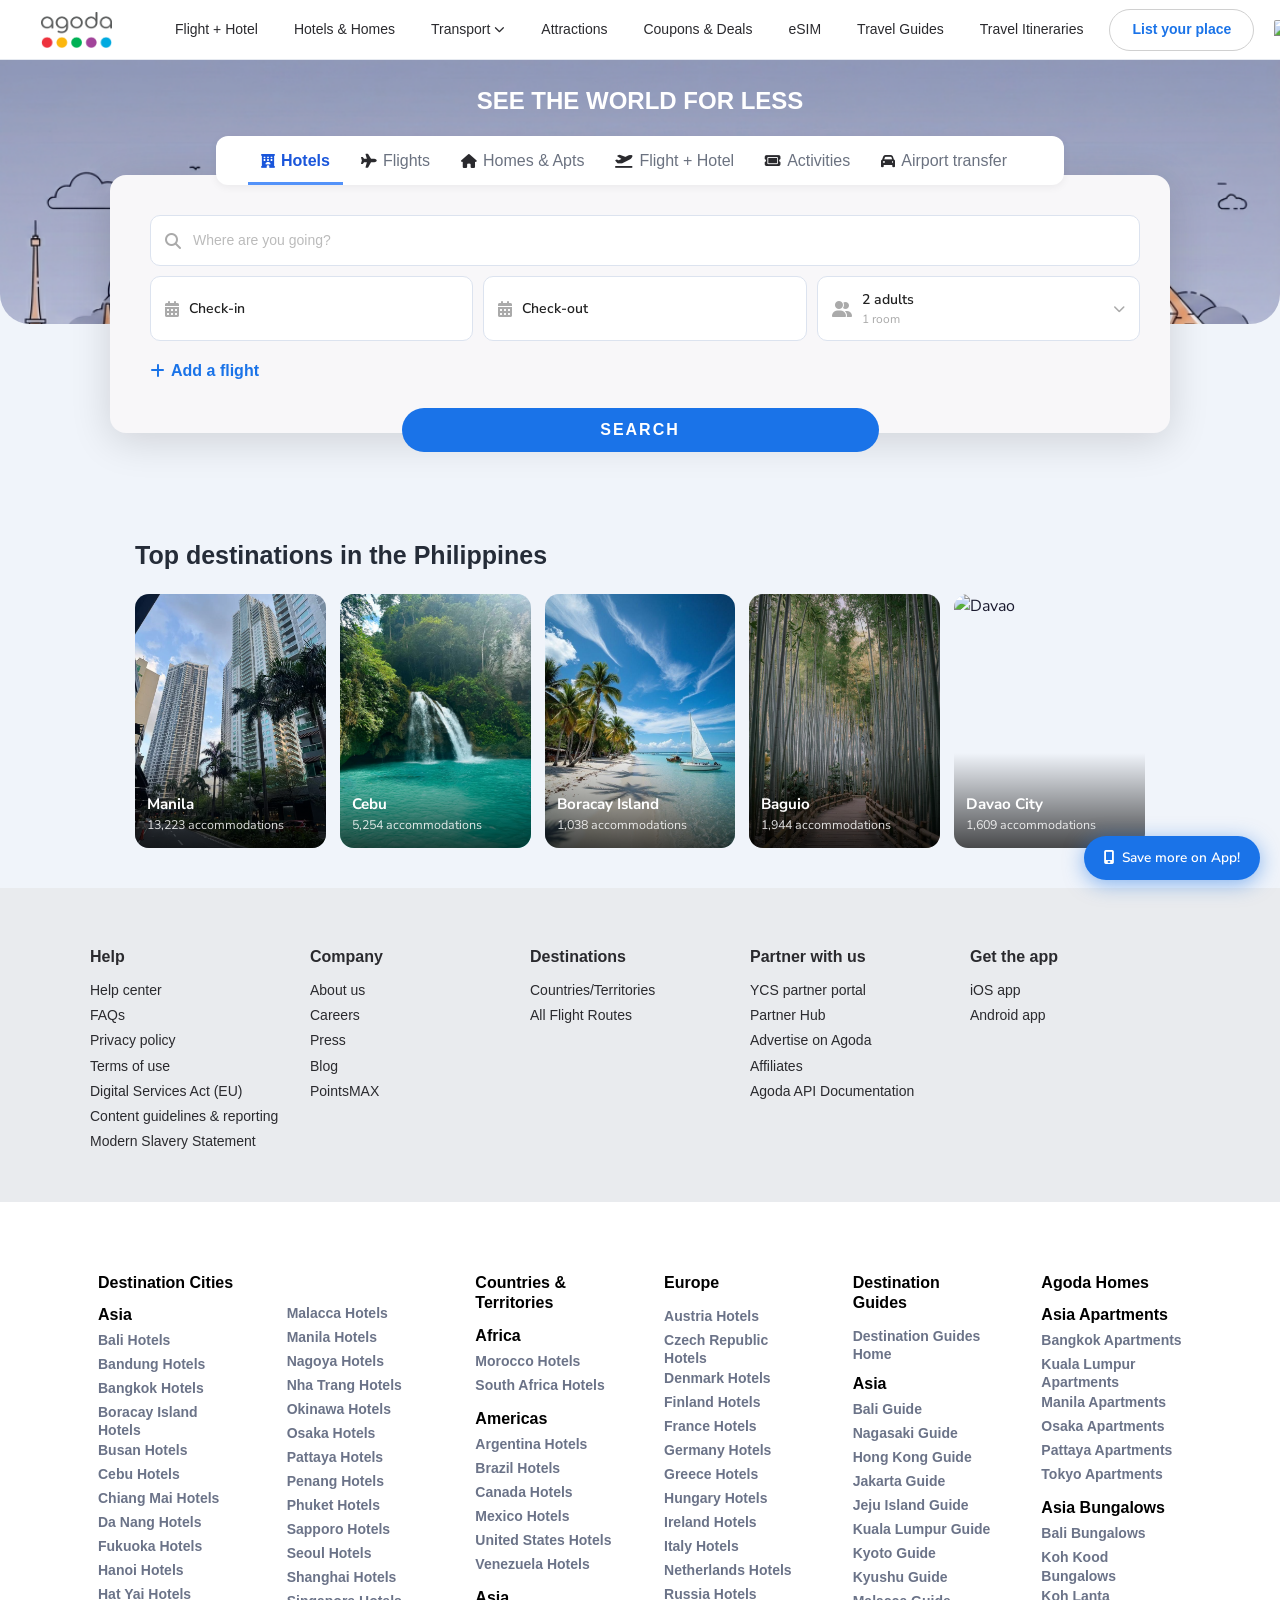
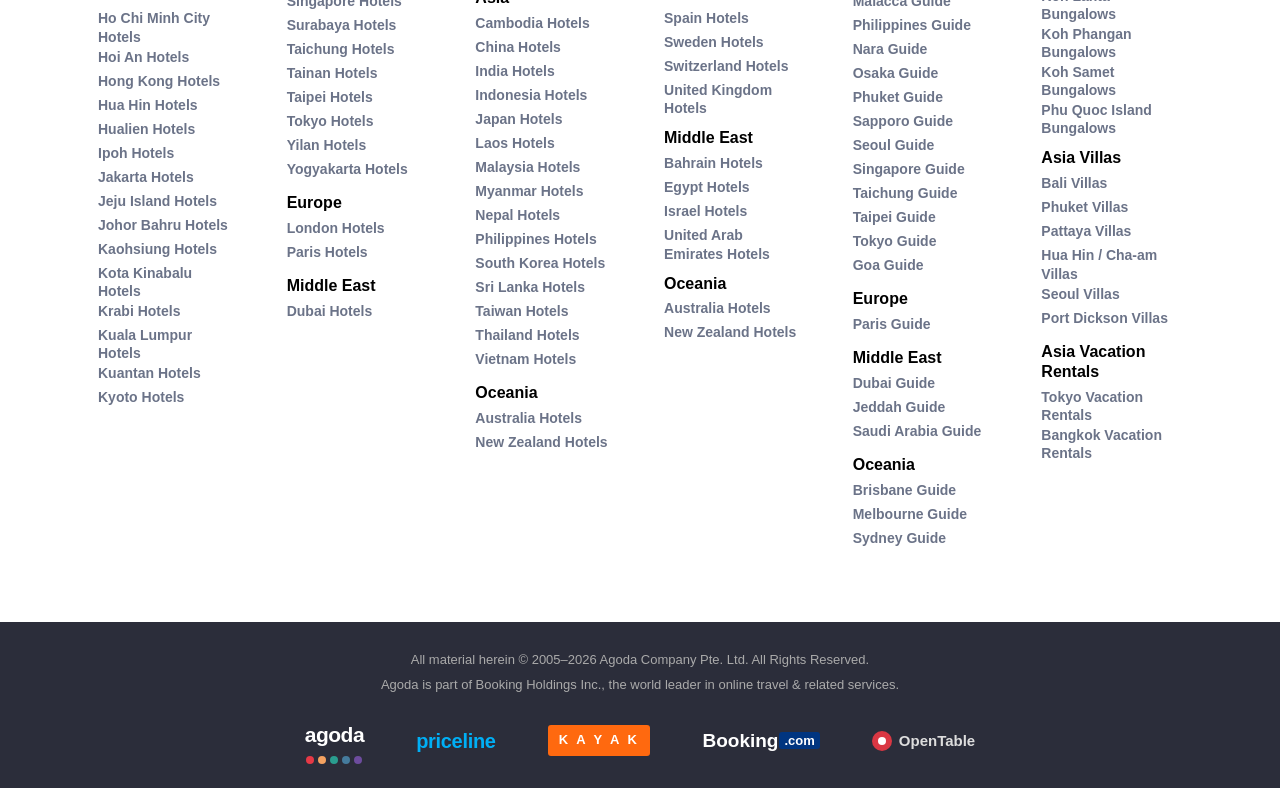
==== commit 3af707c9: "Add files via upload" ====
--- a/AGODA CODE/index.html
+++ b/AGODA CODE/index.html
@@ -310,6 +310,337 @@
     <i class="fa fa-mobile-screen"></i> Save more on App!
   </button>
 
+<!-- ===== FOOTER NAV SECTION ===== -->
+<section class="footer-nav-section">
+  <div class="footer-nav-grid">
+
+    <div class="footer-nav-col">
+      <h2 class="footer-nav-title">Help</h2>
+      <ul>
+        <li><a href="#">Help center</a></li>
+        <li><a href="#">FAQs</a></li>
+        <li><a href="#">Privacy policy</a></li>
+        <li><a href="#">Terms of use</a></li>
+        <li><a href="#">Digital Services Act (EU)</a></li>
+        <li><a href="#">Content guidelines &amp; reporting</a></li>
+        <li><a href="#">Modern Slavery Statement</a></li>
+      </ul>
+    </div>
+
+    <div class="footer-nav-col">
+      <h2 class="footer-nav-title">Company</h2>
+      <ul>
+        <li><a href="#">About us</a></li>
+        <li><a href="#">Careers</a></li>
+        <li><a href="#">Press</a></li>
+        <li><a href="#">Blog</a></li>
+        <li><a href="#">PointsMAX</a></li>
+      </ul>
+    </div>
+
+    <div class="footer-nav-col">
+      <h2 class="footer-nav-title">Destinations</h2>
+      <ul>
+        <li><a href="#">Countries/Territories</a></li>
+        <li><a href="#">All Flight Routes</a></li>
+      </ul>
+    </div>
+
+    <div class="footer-nav-col">
+      <h2 class="footer-nav-title">Partner with us</h2>
+      <ul>
+        <li><a href="#">YCS partner portal</a></li>
+        <li><a href="#">Partner Hub</a></li>
+        <li><a href="#">Advertise on Agoda</a></li>
+        <li><a href="#">Affiliates</a></li>
+        <li><a href="#">Agoda API Documentation</a></li>
+      </ul>
+    </div>
+
+    <div class="footer-nav-col">
+      <h2 class="footer-nav-title">Get the app</h2>
+      <ul>
+        <li><a href="#">iOS app</a></li>
+        <li><a href="#">Android app</a></li>
+      </ul>
+    </div>
+
+  </div>
+</section>
+
+
+<!-- ===== FOOTER LINKS SECTION ===== -->
+ <div class="top-footer">
+<section class="footer-links-section">
+  <div class="footer-links-grid">
+
+    <!-- COL 1: Destination Cities (first half) -->
+    <div class="footer-grid-item">
+      <h2 class="footer-col-title">Destination Cities</h2>
+      <h3 class="footer-col-subtitle">Asia</h3>
+      <ul>
+        <li><a href="#"><span>Bali Hotels</span></a></li>
+        <li><a href="#"><span>Bandung Hotels</span></a></li>
+        <li><a href="#"><span>Bangkok Hotels</span></a></li>
+        <li><a href="#"><span>Boracay Island Hotels</span></a></li>
+        <li><a href="#"><span>Busan Hotels</span></a></li>
+        <li><a href="#"><span>Cebu Hotels</span></a></li>
+        <li><a href="#"><span>Chiang Mai Hotels</span></a></li>
+        <li><a href="#"><span>Da Nang Hotels</span></a></li>
+        <li><a href="#"><span>Fukuoka Hotels</span></a></li>
+        <li><a href="#"><span>Hanoi Hotels</span></a></li>
+        <li><a href="#"><span>Hat Yai Hotels</span></a></li>
+        <li><a href="#"><span>Ho Chi Minh City Hotels</span></a></li>
+        <li><a href="#"><span>Hoi An Hotels</span></a></li>
+        <li><a href="#"><span>Hong Kong Hotels</span></a></li>
+        <li><a href="#"><span>Hua Hin Hotels</span></a></li>
+        <li><a href="#"><span>Hualien Hotels</span></a></li>
+        <li><a href="#"><span>Ipoh Hotels</span></a></li>
+        <li><a href="#"><span>Jakarta Hotels</span></a></li>
+        <li><a href="#"><span>Jeju Island Hotels</span></a></li>
+        <li><a href="#"><span>Johor Bahru Hotels</span></a></li>
+        <li><a href="#"><span>Kaohsiung Hotels</span></a></li>
+        <li><a href="#"><span>Kota Kinabalu Hotels</span></a></li>
+        <li><a href="#"><span>Krabi Hotels</span></a></li>
+        <li><a href="#"><span>Kuala Lumpur Hotels</span></a></li>
+        <li><a href="#"><span>Kuantan Hotels</span></a></li>
+        <li><a href="#"><span>Kyoto Hotels</span></a></li>
+      </ul>
+    </div>
+
+    <!-- COL 2: Destination Cities (second half — no title) -->
+    <div class="footer-grid-item">
+      <ul>
+        <li><a href="#"><span>Malacca Hotels</span></a></li>
+        <li><a href="#"><span>Manila Hotels</span></a></li>
+        <li><a href="#"><span>Nagoya Hotels</span></a></li>
+        <li><a href="#"><span>Nha Trang Hotels</span></a></li>
+        <li><a href="#"><span>Okinawa Hotels</span></a></li>
+        <li><a href="#"><span>Osaka Hotels</span></a></li>
+        <li><a href="#"><span>Pattaya Hotels</span></a></li>
+        <li><a href="#"><span>Penang Hotels</span></a></li>
+        <li><a href="#"><span>Phuket Hotels</span></a></li>
+        <li><a href="#"><span>Sapporo Hotels</span></a></li>
+        <li><a href="#"><span>Seoul Hotels</span></a></li>
+        <li><a href="#"><span>Shanghai Hotels</span></a></li>
+        <li><a href="#"><span>Singapore Hotels</span></a></li>
+        <li><a href="#"><span>Surabaya Hotels</span></a></li>
+        <li><a href="#"><span>Taichung Hotels</span></a></li>
+        <li><a href="#"><span>Tainan Hotels</span></a></li>
+        <li><a href="#"><span>Taipei Hotels</span></a></li>
+        <li><a href="#"><span>Tokyo Hotels</span></a></li>
+        <li><a href="#"><span>Yilan Hotels</span></a></li>
+        <li><a href="#"><span>Yogyakarta Hotels</span></a></li>
+      </ul>
+      <h3 class="footer-col-subtitle">Europe</h3>
+      <ul>
+        <li><a href="#"><span>London Hotels</span></a></li>
+        <li><a href="#"><span>Paris Hotels</span></a></li>
+      </ul>
+      <h3 class="footer-col-subtitle">Middle East</h3>
+      <ul>
+        <li><a href="#"><span>Dubai Hotels</span></a></li>
+      </ul>
+    </div>
+
+    <div class="footer-grid-item">
+      <h2 class="footer-col-title">Countries &amp; Territories</h2>
+      <h3 class="footer-col-subtitle">Africa</h3>
+      <ul>
+        <li><a href="#"><span>Morocco Hotels</span></a></li>
+        <li><a href="#"><span>South Africa Hotels</span></a></li>
+      </ul>
+      <h3 class="footer-col-subtitle">Americas</h3>
+      <ul>
+        <li><a href="#"><span>Argentina Hotels</span></a></li>
+        <li><a href="#"><span>Brazil Hotels</span></a></li>
+        <li><a href="#"><span>Canada Hotels</span></a></li>
+        <li><a href="#"><span>Mexico Hotels</span></a></li>
+        <li><a href="#"><span>United States Hotels</span></a></li>
+        <li><a href="#"><span>Venezuela Hotels</span></a></li>
+      </ul>
+      <h3 class="footer-col-subtitle">Asia</h3>
+      <ul>
+        <li><a href="#"><span>Cambodia Hotels</span></a></li>
+        <li><a href="#"><span>China Hotels</span></a></li>
+        <li><a href="#"><span>India Hotels</span></a></li>
+        <li><a href="#"><span>Indonesia Hotels</span></a></li>
+        <li><a href="#"><span>Japan Hotels</span></a></li>
+        <li><a href="#"><span>Laos Hotels</span></a></li>
+        <li><a href="#"><span>Malaysia Hotels</span></a></li>
+        <li><a href="#"><span>Myanmar Hotels</span></a></li>
+        <li><a href="#"><span>Nepal Hotels</span></a></li>
+        <li><a href="#"><span>Philippines Hotels</span></a></li>
+        <li><a href="#"><span>South Korea Hotels</span></a></li>
+        <li><a href="#"><span>Sri Lanka Hotels</span></a></li>
+        <li><a href="#"><span>Taiwan Hotels</span></a></li>
+        <li><a href="#"><span>Thailand Hotels</span></a></li>
+        <li><a href="#"><span>Vietnam Hotels</span></a></li>
+      </ul>
+      <h3 class="footer-col-subtitle">Oceania</h3>
+      <ul>
+        <li><a href="#"><span>Australia Hotels</span></a></li>
+        <li><a href="#"><span>New Zealand Hotels</span></a></li>
+      </ul>
+    </div>
+
+    <div class="footer-grid-item">
+      <h2 class="footer-col-title">Europe</h2>
+      <ul>
+        <li><a href="#"><span>Austria Hotels</span></a></li>
+        <li><a href="#"><span>Czech Republic Hotels</span></a></li>
+        <li><a href="#"><span>Denmark Hotels</span></a></li>
+        <li><a href="#"><span>Finland Hotels</span></a></li>
+        <li><a href="#"><span>France Hotels</span></a></li>
+        <li><a href="#"><span>Germany Hotels</span></a></li>
+        <li><a href="#"><span>Greece Hotels</span></a></li>
+        <li><a href="#"><span>Hungary Hotels</span></a></li>
+        <li><a href="#"><span>Ireland Hotels</span></a></li>
+        <li><a href="#"><span>Italy Hotels</span></a></li>
+        <li><a href="#"><span>Netherlands Hotels</span></a></li>
+        <li><a href="#"><span>Russia Hotels</span></a></li>
+        <li><a href="#"><span>Spain Hotels</span></a></li>
+        <li><a href="#"><span>Sweden Hotels</span></a></li>
+        <li><a href="#"><span>Switzerland Hotels</span></a></li>
+        <li><a href="#"><span>United Kingdom Hotels</span></a></li>
+      </ul>
+      <h3 class="footer-col-subtitle">Middle East</h3>
+      <ul>
+        <li><a href="#"><span>Bahrain Hotels</span></a></li>
+        <li><a href="#"><span>Egypt Hotels</span></a></li>
+        <li><a href="#"><span>Israel Hotels</span></a></li>
+        <li><a href="#"><span>United Arab Emirates Hotels</span></a></li>
+      </ul>
+      <h3 class="footer-col-subtitle">Oceania</h3>
+      <ul>
+        <li><a href="#"><span>Australia Hotels</span></a></li>
+        <li><a href="#"><span>New Zealand Hotels</span></a></li>
+      </ul>
+    </div>
+
+    <div class="footer-grid-item">
+      <h2 class="footer-col-title">Destination Guides</h2>
+      <ul>
+        <li><a href="#"><span>Destination Guides Home</span></a></li>
+      </ul>
+      <h3 class="footer-col-subtitle">Asia</h3>
+      <ul>
+        <li><a href="#"><span>Bali Guide</span></a></li>
+        <li><a href="#"><span>Nagasaki Guide</span></a></li>
+        <li><a href="#"><span>Hong Kong Guide</span></a></li>
+        <li><a href="#"><span>Jakarta Guide</span></a></li>
+        <li><a href="#"><span>Jeju Island Guide</span></a></li>
+        <li><a href="#"><span>Kuala Lumpur Guide</span></a></li>
+        <li><a href="#"><span>Kyoto Guide</span></a></li>
+        <li><a href="#"><span>Kyushu Guide</span></a></li>
+        <li><a href="#"><span>Malacca Guide</span></a></li>
+        <li><a href="#"><span>Philippines Guide</span></a></li>
+        <li><a href="#"><span>Nara Guide</span></a></li>
+        <li><a href="#"><span>Osaka Guide</span></a></li>
+        <li><a href="#"><span>Phuket Guide</span></a></li>
+        <li><a href="#"><span>Sapporo Guide</span></a></li>
+        <li><a href="#"><span>Seoul Guide</span></a></li>
+        <li><a href="#"><span>Singapore Guide</span></a></li>
+        <li><a href="#"><span>Taichung Guide</span></a></li>
+        <li><a href="#"><span>Taipei Guide</span></a></li>
+        <li><a href="#"><span>Tokyo Guide</span></a></li>
+        <li><a href="#"><span>Goa Guide</span></a></li>
+      </ul>
+      <h3 class="footer-col-subtitle">Europe</h3>
+      <ul>
+        <li><a href="#"><span>Paris Guide</span></a></li>
+      </ul>
+      <h3 class="footer-col-subtitle">Middle East</h3>
+      <ul>
+        <li><a href="#"><span>Dubai Guide</span></a></li>
+        <li><a href="#"><span>Jeddah Guide</span></a></li>
+        <li><a href="#"><span>Saudi Arabia Guide</span></a></li>
+      </ul>
+      <h3 class="footer-col-subtitle">Oceania</h3>
+      <ul>
+        <li><a href="#"><span>Brisbane Guide</span></a></li>
+        <li><a href="#"><span>Melbourne Guide</span></a></li>
+        <li><a href="#"><span>Sydney Guide</span></a></li>
+      </ul>
+    </div>
+
+    <div class="footer-grid-item">
+      <h2 class="footer-col-title">Agoda Homes</h2>
+      <h3 class="footer-col-subtitle">Asia Apartments</h3>
+      <ul>
+        <li><a href="#"><span>Bangkok Apartments</span></a></li>
+        <li><a href="#"><span>Kuala Lumpur Apartments</span></a></li>
+        <li><a href="#"><span>Manila Apartments</span></a></li>
+        <li><a href="#"><span>Osaka Apartments</span></a></li>
+        <li><a href="#"><span>Pattaya Apartments</span></a></li>
+        <li><a href="#"><span>Tokyo Apartments</span></a></li>
+      </ul>
+      <h3 class="footer-col-subtitle">Asia Bungalows</h3>
+      <ul>
+        <li><a href="#"><span>Bali Bungalows</span></a></li>
+        <li><a href="#"><span>Koh Kood Bungalows</span></a></li>
+        <li><a href="#"><span>Koh Lanta Bungalows</span></a></li>
+        <li><a href="#"><span>Koh Phangan Bungalows</span></a></li>
+        <li><a href="#"><span>Koh Samet Bungalows</span></a></li>
+        <li><a href="#"><span>Phu Quoc Island Bungalows</span></a></li>
+      </ul>
+      <h3 class="footer-col-subtitle">Asia Villas</h3>
+      <ul>
+        <li><a href="#"><span>Bali Villas</span></a></li>
+        <li><a href="#"><span>Phuket Villas</span></a></li>
+        <li><a href="#"><span>Pattaya Villas</span></a></li>
+        <li><a href="#"><span>Hua Hin / Cha-am Villas</span></a></li>
+        <li><a href="#"><span>Seoul Villas</span></a></li>
+        <li><a href="#"><span>Port Dickson Villas</span></a></li>
+      </ul>
+      <h3 class="footer-col-subtitle">Asia Vacation Rentals</h3>
+      <ul>
+        <li><a href="#"><span>Tokyo Vacation Rentals</span></a></li>
+        <li><a href="#"><span>Bangkok Vacation Rentals</span></a></li>
+      </ul>
+    </div>
+
+  </div>
+</section>
+  </div>
+
+
+
+    <!-- ===== AGODA FOOTER ===== -->
+  <footer class="agoda-footer">
+    <p>All material herein &copy; 2005&ndash;2026 Agoda Company Pte. Ltd. All Rights Reserved.</p>
+    <p>Agoda is part of Booking Holdings Inc., the world leader in online travel &amp; related services.</p>
+ 
+    <div class="agoda-footer-brands">
+      <!-- Agoda -->
+      <div class="footer-brand-agoda">
+        <span class="agoda-text">agoda</span>
+        <div class="agoda-dots">
+          <span class="dot-red"></span>
+          <span class="dot-orange"></span>
+          <span class="dot-green"></span>
+          <span class="dot-blue"></span>
+          <span class="dot-purple"></span>
+        </div>
+      </div>
+ 
+      <!-- Priceline -->
+      <div class="footer-brand-priceline">priceline</div>
+ 
+      <!-- KAYAK -->
+      <div class="footer-brand-kayak">K A Y A K</div>
+ 
+      <!-- Booking.com -->
+      <div class="footer-brand-booking">Booking<span class="booking-dot">.com</span></div>
+ 
+      <!-- OpenTable -->
+      <div class="footer-brand-opentable">
+        <div class="ot-icon"></div>
+        <span class="ot-text">OpenTable</span>
+      </div>
+    </div>
+  </footer>
+
   <!-- Bootstrap JS -->
   <script src="https://cdn.jsdelivr.net/npm/bootstrap@5.3.3/dist/js/bootstrap.bundle.min.js"></script>
   <!-- Custom JS (includes datepicker logic) -->
--- a/AGODA CODE/style.css
+++ b/AGODA CODE/style.css
@@ -595,7 +595,7 @@
   display: block;
   width: 45%;
   margin: -25px auto 0;
-  padding: 14px;
+  padding: 10px;
   background: var(--agoda-blue);
   color: #fff;
   border: none;
@@ -974,7 +974,7 @@
   padding: 14px 28px;
   border-radius: 10px;
   font-family: "Helvetica Neue", Helvetica, Arial, sans-serif;
-  font-size: 15px;
+  font-size: 15px;  
   font-weight: 600;
   box-shadow: 0 4px 20px rgba(0,0,0,0.18);
   z-index: 9999;
@@ -1016,4 +1016,306 @@
   .date-guest-row { grid-template-columns: 1fr; }
   .dest-grid      { grid-template-columns: repeat(2, 1fr); }
   .btn-search     { width: 100%; }
+}
+
+
+    /* ===== AGODA FOOTER ===== */
+    .agoda-footer {
+      background: #2b2d3a;
+      color: #ccc;
+      text-align: center;
+      padding: 28px 20px 24px;
+      font-family: 'DM Sans', sans-serif;
+      font-size: 13px;
+      line-height: 1.6;
+    }
+ 
+    .agoda-footer p {
+      margin: 0 0 4px;
+      color: #aaa;
+    }
+ 
+    .agoda-footer-brands {
+      display: flex;
+      align-items: center;
+      justify-content: center;
+      gap: 52px;
+      margin-top: 22px;
+      flex-wrap: wrap;
+    }
+ 
+    /* Agoda wordmark */
+    .footer-brand-agoda {
+      display: flex;
+      flex-direction: column;
+      align-items: center;
+      gap: 4px;
+    }
+ 
+    .footer-brand-agoda .agoda-text {
+      font-family: 'DM Sans', sans-serif;
+      font-size: 21px;
+      font-weight: 700;
+      color: #fff;
+      letter-spacing: -0.5px;
+    }
+ 
+    .footer-brand-agoda .agoda-dots {
+      display: flex;
+      gap: 4px;
+    }
+ 
+    .footer-brand-agoda .agoda-dots span {
+      width: 8px;
+      height: 8px;
+      border-radius: 50%;
+      display: inline-block;
+    }
+ 
+    .dot-red    { background: #e63946; }
+    .dot-orange { background: #f4a261; }
+    .dot-green  { background: #2a9d8f; }
+    .dot-blue   { background: #457b9d; }
+    .dot-purple { background: #6d4c9e; }
+ 
+    /* Priceline */
+    .footer-brand-priceline {
+      font-family: 'DM Sans', sans-serif;
+      font-size: 20px;
+      font-weight: 700;
+      color: #00aff5;
+      letter-spacing: -0.3px;
+    }
+ 
+    /* KAYAK */
+    .footer-brand-kayak {
+      background: #ff690f;
+      color: #fff;
+      font-family: 'DM Sans', sans-serif;
+      font-size: 13px;
+      font-weight: 900;
+      letter-spacing: 2.5px;
+      padding: 5px 11px;
+      border-radius: 3px;
+    }
+ 
+    /* Booking.com */
+    .footer-brand-booking {
+      font-family: 'DM Sans', sans-serif;
+      font-size: 19px;
+      font-weight: 700;
+      color: #fff;
+    }
+ 
+    .footer-brand-booking .booking-dot {
+      color: #003580;
+      background: #003580;
+      color: #fff;
+      border-radius: 3px;
+      padding: 1px 5px;
+      font-size: 13px;
+      vertical-align: middle;
+      margin-left: 1px;
+    }
+ 
+    /* OpenTable */
+    .footer-brand-opentable {
+      display: flex;
+      align-items: center;
+      gap: 7px;
+    }
+ 
+    .footer-brand-opentable .ot-icon {
+      width: 20px;
+      height: 20px;
+      background: #da3743;
+      border-radius: 50%;
+      display: flex;
+      align-items: center;
+      justify-content: center;
+      flex-shrink: 0;
+    }
+ 
+    .footer-brand-opentable .ot-icon::after {
+      content: '';
+      width: 8px;
+      height: 8px;
+      border-radius: 50%;
+      background: #fff;
+    }
+ 
+    .footer-brand-opentable .ot-text {
+      font-family: 'DM Sans', sans-serif;
+      font-size: 15px;
+      font-weight: 600;
+      color: #ddd;
+    }
+ 
+    @media (max-width: 600px) {
+      .agoda-footer-brands {
+        gap: 28px;
+      }
+    }
+
+/* ===== FOOTER NAV SECTION ===== */
+.footer-nav-section {
+  background: #E9EBEE;
+  width: 100%;
+  margin: 0;
+}
+
+.footer-nav-grid {
+  display: flex;
+  flex-direction: row;
+  max-width: 1132px;
+  margin: 0 auto;
+  padding: 48px 16px;
+  box-sizing: border-box;
+}
+
+.footer-nav-col {
+  flex: 1;
+  min-width: 0;
+  padding-right: 10px;
+}
+
+.footer-nav-title {
+  font-family: "Helvetica Neue", Helvetica, Arial, sans-serif;
+  font-size: 16px;
+  font-weight: 700;
+  color: #2A2A2E;
+  margin: 10.67px 0px;
+  line-height: 1.27;
+}
+
+.footer-nav-col ul {
+  list-style: none;
+  padding: 0;
+  margin: 0;
+}
+
+.footer-nav-col ul li {
+  margin: 0;
+  padding: 0;
+}
+
+.footer-nav-col ul a {
+  font-family: "Helvetica Neue", Helvetica, Arial, sans-serif;
+  font-size: 14px;
+  font-weight: 400;
+  color: #2a2a2e;
+  text-decoration: none;
+  line-height: 1.8;
+  display: inline-block;
+}
+
+.footer-nav-col ul a:hover {
+  text-decoration: underline;
+  text-underline-offset: 3px;
+}
+
+/* ===== FOOTER LINKS SECTION ===== */
+.top-footer {
+  background: #ffffff;
+  margin: 0px;
+}
+
+.footer-links-section {
+  margin: 0;
+  padding: 48px 16px;
+}
+
+.footer-links-grid {
+  display: flex;
+  flex-direction: row;
+  gap: 0;
+  max-width: 1132px;
+  margin: 0 auto;
+}
+
+.footer-grid-item {
+  flex: 1;
+  padding: 24px;
+  min-width: 0;
+}
+
+.footer-grid-item:nth-child(2) {
+  padding-top: 51px;
+}
+
+.footer-col-title {
+  font-family: "Helvetica Neue", Helvetica, Arial, sans-serif;
+  font-size: 16px;
+  font-weight: 700;
+  color: #000000;
+  margin: -1.33px 0px 10.67px;
+  line-height: 1.27;
+}
+
+.footer-col-subtitle {
+  font-family: "Helvetica Neue", Helvetica, Arial, sans-serif;
+  font-size: 16px;
+  font-weight: 700;
+  color: #000000;
+  margin: 12px 0px 2.67px;
+  line-height: 1.27;
+}
+
+.footer-grid-item ul {
+  list-style: none;
+  padding: 0;
+  margin: 0;
+}
+
+.footer-grid-item ul li {
+  padding: 0;
+  margin: 0;
+}
+
+.footer-grid-item ul a {
+  display: inline-flex;
+  align-items: center;
+  text-decoration: none;
+  text-underline-offset: 4px;
+  font-weight: 600;
+}
+
+.footer-grid-item ul a span {
+  font-family: "Helvetica Neue", Helvetica, Arial, sans-serif;
+  font-size: 14px;
+  font-weight: 600;
+  color: rgb(107, 115, 136);
+  fill: rgb(107, 115, 136);
+  display: inline-flex;
+  line-height: 18.19px;
+  margin-top: -1.19px;
+  margin-bottom: -1.19px;
+  text-underline-offset: 4px;
+}
+
+.footer-grid-item ul a:hover span {
+  color: #1a56db;
+  fill: #1a56db;
+  text-decoration: underline;
+  text-underline-offset: 4px;
+}
+
+/* ===== RESPONSIVE ===== */
+@media (max-width: 1024px) {
+  .footer-nav-grid { flex-wrap: wrap; }
+  .footer-nav-col  { flex: 0 0 calc(50% - 20px); margin-bottom: 24px; }
+
+  .footer-links-grid { flex-wrap: wrap; }
+  .footer-grid-item  { flex: 0 0 calc(33.33% - 48px); }
+  .footer-grid-item:nth-child(2) { padding-top: 24px; }
+}
+
+@media (max-width: 600px) {
+  .footer-nav-grid    { flex-direction: column; padding: 24px 12px; }
+  .footer-nav-col     { flex: 1 1 100%; padding: 0 0 20px; }
+
+  .footer-links-section { padding: 28px 12px; }
+  .footer-links-grid    { flex-direction: column; }
+  .footer-grid-item     { flex: 1 1 100%; padding: 16px 12px; }
+  .footer-grid-item:nth-child(2) { padding-top: 16px; }
 }
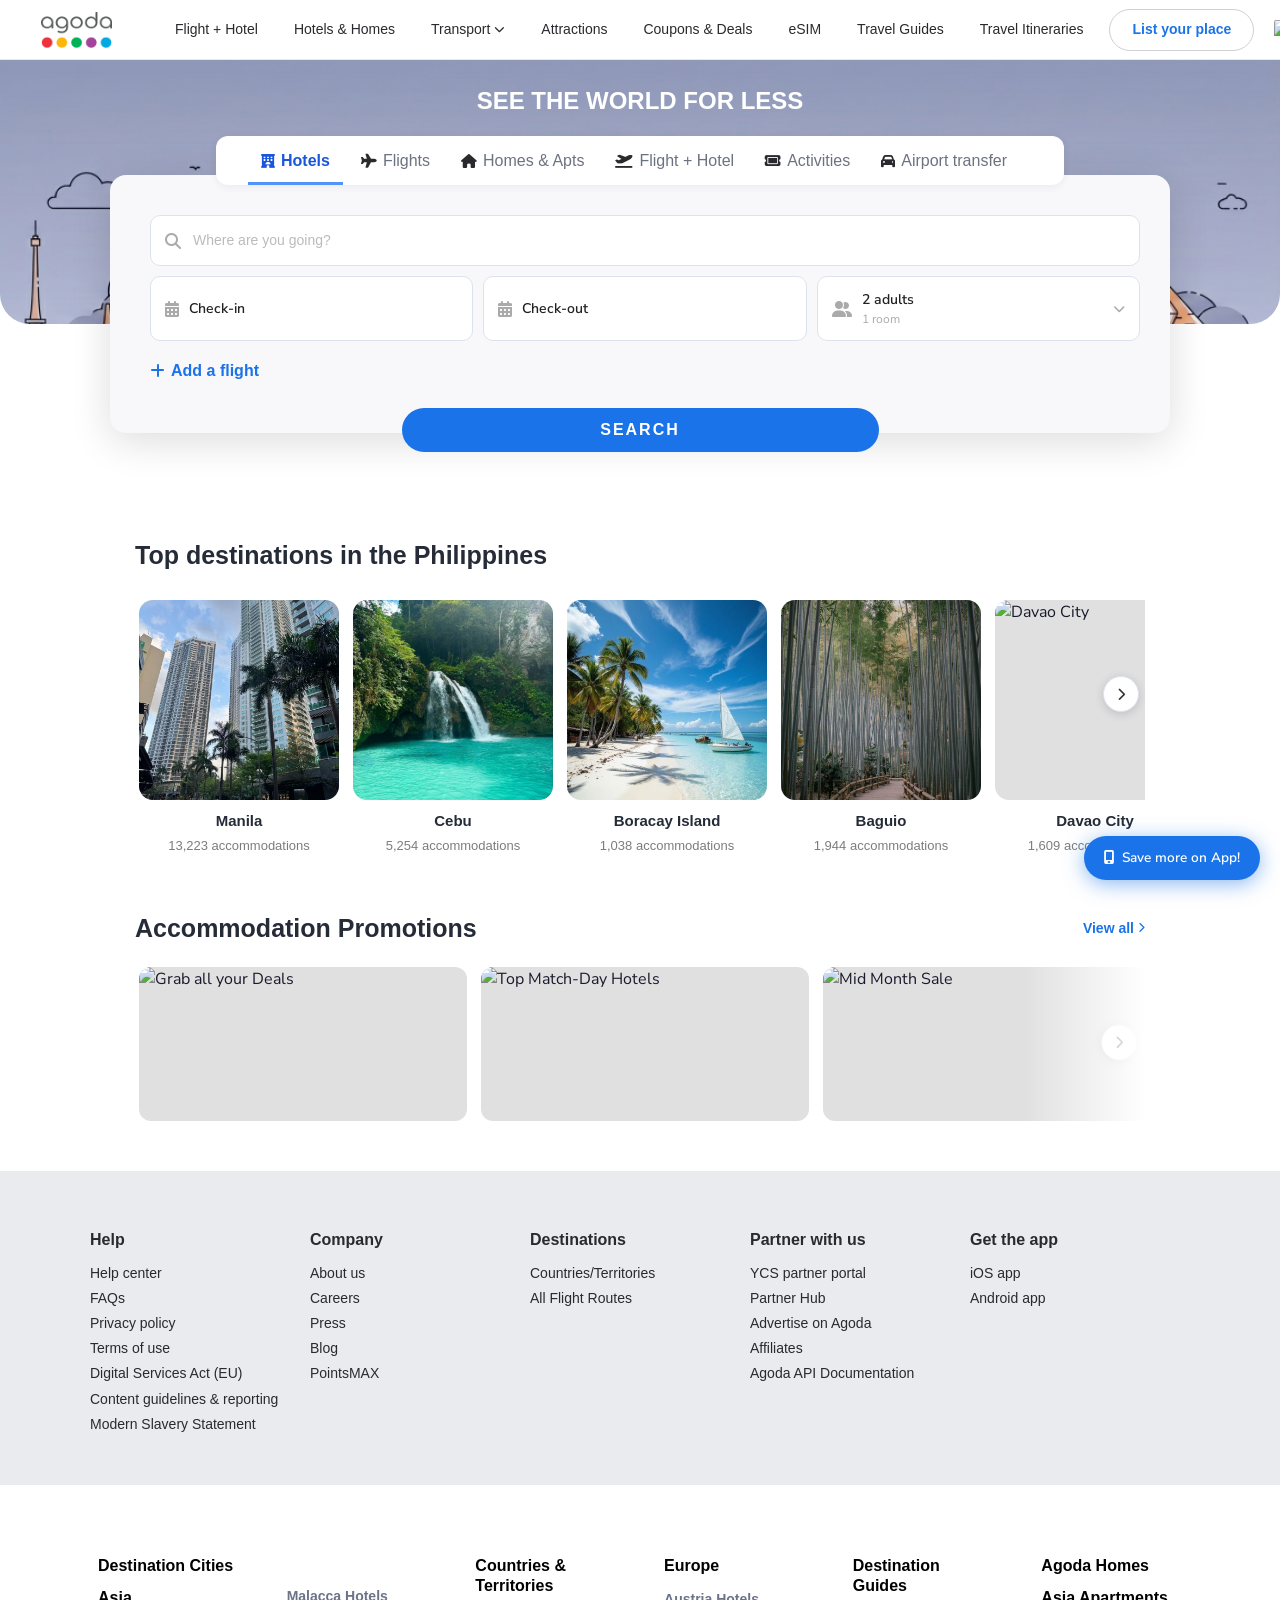
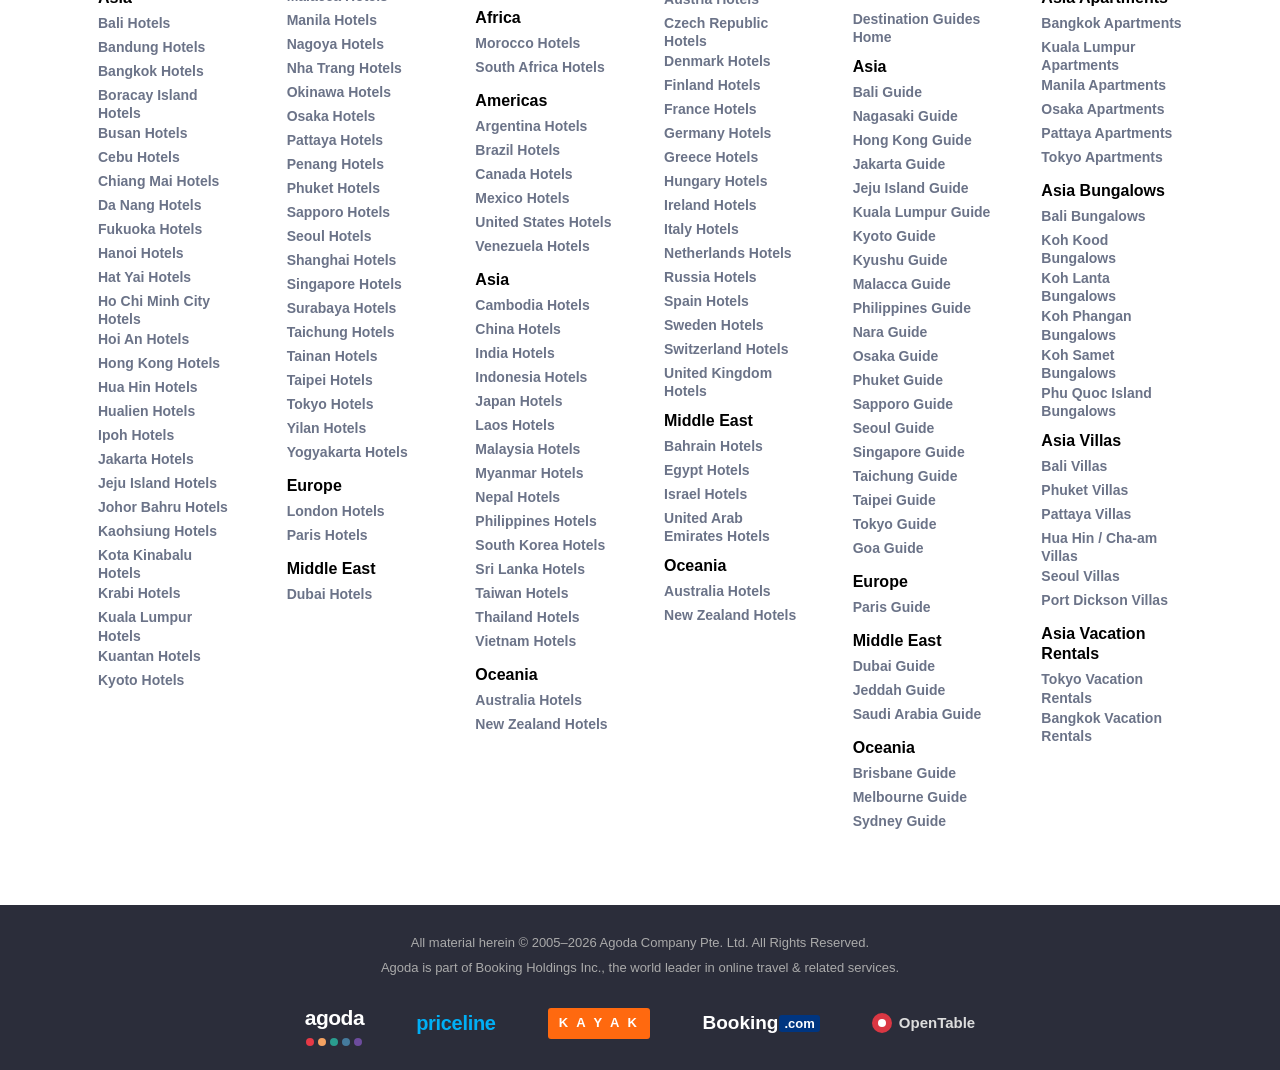
==== commit 60dfb068: "Add files via upload" ====
--- a/AGODA CODE/index.html
+++ b/AGODA CODE/index.html
@@ -264,47 +264,218 @@
     </div><!-- /search-container -->
   </section>
 
-  <!-- ===== TOP DESTINATIONS ===== -->
-  <section class="section-wrap">
-    <h2 class="section-title">Top destinations in the Philippines</h2>
-    <div class="dest-grid">
-      <div class="dest-card">
-        <img src="manila-homepage.jpg" alt="Manila" loading="lazy" />
-        <div class="dest-card-overlay">
+<!-- ===== TOP DESTINATIONS (Scrollable Carousel) ===== -->
+<section class="section-wrap dest-section">
+  <h2 class="section-title">Top destinations in the Philippines</h2>
+ 
+  <!-- Outer wrapper is relative so the arrow can float over it -->
+  <div class="dest-carousel-outer">
+ 
+    <!-- Scrollable track — full width, no side padding for arrows -->
+    <div class="dest-carousel-track" id="destTrack">
+ 
+      <div class="dest-card" onclick="searchCity('Manila')">
+        <div class="dest-card-img-wrap">
+          <img src="manila-homepage.jpg" alt="Manila" loading="lazy" />
+        </div>
+        <div class="dest-card-info">
           <div class="dest-card-name">Manila</div>
           <div class="dest-card-count">13,223 accommodations</div>
         </div>
       </div>
-      <div class="dest-card">
-        <img src="cebu-homepage.jpg" alt="Cebu" loading="lazy" />
-        <div class="dest-card-overlay">
+ 
+      <div class="dest-card" onclick="searchCity('Cebu')">
+        <div class="dest-card-img-wrap">
+          <img src="cebu-homepage.jpg" alt="Cebu" loading="lazy" />
+        </div>
+        <div class="dest-card-info">
           <div class="dest-card-name">Cebu</div>
           <div class="dest-card-count">5,254 accommodations</div>
         </div>
       </div>
-      <div class="dest-card">
-        <img src="boracay-homepage.jpg" alt="Boracay" loading="lazy" />
-        <div class="dest-card-overlay">
+ 
+      <div class="dest-card" onclick="searchCity('Boracay Island')">
+        <div class="dest-card-img-wrap">
+          <img src="boracay-homepage.jpg" alt="Boracay Island" loading="lazy" />
+        </div>
+        <div class="dest-card-info">
           <div class="dest-card-name">Boracay Island</div>
           <div class="dest-card-count">1,038 accommodations</div>
         </div>
       </div>
-      <div class="dest-card">
-        <img src="baguio-homepage.jpg" alt="Baguio" loading="lazy" />
-        <div class="dest-card-overlay">
+ 
+      <div class="dest-card" onclick="searchCity('Baguio')">
+        <div class="dest-card-img-wrap">
+          <img src="baguio-homepage.jpg" alt="Baguio" loading="lazy" />
+        </div>
+        <div class="dest-card-info">
           <div class="dest-card-name">Baguio</div>
           <div class="dest-card-count">1,944 accommodations</div>
         </div>
       </div>
-      <div class="dest-card">
-        <img src="davao-homepage.jpg" alt="Davao" />
-        <div class="dest-card-overlay">
+ 
+      <div class="dest-card" onclick="searchCity('Davao City')">
+        <div class="dest-card-img-wrap">
+          <img src="davao-homepage.jpg" alt="Davao City" loading="lazy" />
+        </div>
+        <div class="dest-card-info">
           <div class="dest-card-name">Davao City</div>
           <div class="dest-card-count">1,609 accommodations</div>
         </div>
       </div>
-    </div>
-  </section>
+ 
+      <div class="dest-card" onclick="searchCity('Palawan')">
+        <div class="dest-card-img-wrap">
+          <img src="palawan-homepage.jpg" alt="Palawan" loading="lazy"
+            onerror="this.src='https://images.unsplash.com/photo-1518509562904-e7ef99cdcc86?w=400&q=80'" />
+        </div>
+        <div class="dest-card-info">
+          <div class="dest-card-name">Palawan</div>
+          <div class="dest-card-count">820 accommodations</div>
+        </div>
+      </div>
+ 
+      <div class="dest-card" onclick="searchCity('Siargao')">
+        <div class="dest-card-img-wrap">
+          <img src="siargao-homepage.jpg" alt="Siargao" loading="lazy"
+            onerror="this.src='https://images.unsplash.com/photo-1504474699400-a28682b5d756?w=400&q=80'" />
+        </div>
+        <div class="dest-card-info">
+          <div class="dest-card-name">Siargao</div>
+          <div class="dest-card-count">430 accommodations</div>
+        </div>
+      </div>
+ 
+    </div><!-- /dest-carousel-track -->
+ 
+    <!-- Arrow floats over the right edge of the image row -->
+    <button class="dest-arrow dest-arrow-left hidden" id="destPrev" aria-label="Scroll left">
+      <i class="fa fa-chevron-left"></i>
+    </button>
+    <button class="dest-arrow dest-arrow-right hidden" id="destNext" aria-label="Scroll right">
+      <i class="fa fa-chevron-right"></i>
+    </button>
+ 
+  </div><!-- /dest-carousel-outer -->
+</section>
+ 
+
+<!-- ===== VIP WELCOME (only visible when logged in) ===== -->
+<section class="section-wrap vip-section" id="vipSection" style="display:none;">
+ 
+  <!-- Title row -->
+  <h2 class="section-title vip-section-title">
+    Welcome back <span id="vipUserName">there</span>! You are
+    <img src="vip.png" alt="Bronze" height="26" style="vertical-align:middle;" />
+  </h2>
+ 
+  <!-- Card -->
+  <div class="vip-card">
+ 
+    <!-- Left: just the image, 280x150 -->
+    <img src="vipbronze.png" alt="VIP Bronze" width="280" height="150"
+      style="border-radius:12px; flex-shrink:0; object-fit:cover;" />
+ 
+    <!-- Middle: description + perks + tier progress -->
+    <div class="vip-details">
+      <p class="vip-desc">
+        Every time you see the VIP badge, it means you are getting special discounts or benefits
+        only available to VIP users. Enjoy exclusive deals and collect more bookings to maintain
+        your VIP status!
+      </p>
+ 
+      <div class="vip-perks">
+        <div class="vip-perk"><span class="vip-check">&#10004;</span> Best price guarantee</div>
+        <div class="vip-perk"><span class="vip-check">&#10004;</span> <strong>VIP deals up to 10% off</strong></div>
+        <div class="vip-perk"><span class="vip-check">&#10004;</span> Insider deals</div>
+      </div>
+ 
+      <!-- Tier progress -->
+      <div class="vip-progress">
+        <div class="vip-progress-track">
+          <div class="vip-progress-line"></div>
+          <div class="vip-node active" id="node-bronze">
+            <div class="vip-node-circle">&#9733;</div>
+            <div class="vip-node-label">Bronze</div>
+            <div class="vip-node-sub vip-node-active-sub">Member</div>
+          </div>
+          <div class="vip-node" id="node-silver">
+            <div class="vip-node-circle">&#9733;</div>
+            <div class="vip-node-label">Silver</div>
+            <div class="vip-node-sub">2 bookings</div>
+          </div>
+          <div class="vip-node" id="node-gold">
+            <div class="vip-node-circle">&#9733;</div>
+            <div class="vip-node-label">Gold</div>
+            <div class="vip-node-sub">5 bookings</div>
+          </div>
+          <div class="vip-node" id="node-platinum">
+            <div class="vip-node-circle">&#9733;</div>
+            <div class="vip-node-label">Platinum</div>
+            <div class="vip-node-sub">10 Bookings</div>
+          </div>
+          <div class="vip-node" id="node-diamond">
+            <div class="vip-node-circle">&#9733;</div>
+            <div class="vip-node-label">Diamond</div>
+            <div class="vip-node-sub">15 Bookings</div>
+          </div>
+        </div>
+      </div>
+    </div>
+ 
+    <!-- Right: More details button -->
+    <div class="vip-action">
+      <button class="vip-more-btn">More details</button>
+    </div>
+ 
+  </div>
+</section>
+ 
+
+
+<!-- ===== ACCOMMODATION PROMOTIONS (Scrollable Carousel) ===== -->
+<section class="section-wrap promo-section">
+ 
+  <div class="promo-header">
+    <h2 class="section-title" style="margin-bottom:0;">Accommodation Promotions</h2>
+    <a href="#" class="promo-view-all">View all <i class="fa fa-chevron-right fa-xs"></i></a>
+  </div>
+ 
+  <div class="promo-carousel-outer">
+ 
+    <div class="promo-carousel-track" id="promoTrack">
+ 
+      <div class="promo-card">
+        <img src="promo-deals.jpg" alt="Grab all your Deals" loading="lazy" />
+      </div>
+ 
+      <div class="promo-card">
+        <img src="promo-football.jpg" alt="Top Match-Day Hotels" loading="lazy" />
+      </div>
+ 
+      <div class="promo-card">
+        <img src="promo-sale.jpg" alt="Mid Month Sale" loading="lazy" />
+      </div>
+ 
+      <div class="promo-card">
+        <img src="promo-4.jpg" alt="Promotion 4" loading="lazy" />
+      </div>
+ 
+      <div class="promo-card">
+        <img src="promo-5.jpg" alt="Promotion 5" loading="lazy" />
+      </div>
+ 
+    </div><!-- /promo-carousel-track -->
+ 
+    <button class="promo-arrow promo-arrow-left hidden" id="promoPrev" aria-label="Scroll left">
+      <i class="fa fa-chevron-left"></i>
+    </button>
+    <button class="promo-arrow promo-arrow-right" id="promoNext" aria-label="Scroll right">
+      <i class="fa fa-chevron-right"></i>
+    </button>
+ 
+  </div>
+</section>
 
   <button class="mobile-cta">
     <i class="fa fa-mobile-screen"></i> Save more on App!
--- a/AGODA CODE/style.css
+++ b/AGODA CODE/style.css
@@ -15,7 +15,7 @@
 
 body {
   font-family: 'Nunito Sans', sans-serif;
-  background: #f0f4fa;
+  background: #ffffff;
   color: #1a1a2e;
 }
 
@@ -1318,4 +1318,350 @@
   .footer-links-grid    { flex-direction: column; }
   .footer-grid-item     { flex: 1 1 100%; padding: 16px 12px; }
   .footer-grid-item:nth-child(2) { padding-top: 16px; }
+}
+
+
+/* ── Section ── */
+.dest-section { position: relative; }
+ 
+/* ── Outer: relative so arrows can be absolutely positioned ── */
+.dest-carousel-outer {
+  position: relative;
+}
+ 
+/* ── Scrollable track — full width ── */
+.dest-carousel-track {
+  display: flex;
+  gap: 14px;
+  overflow-x: auto;
+  scroll-behavior: smooth;
+  scrollbar-width: none;
+  -ms-overflow-style: none;
+  padding: 6px 4px 14px;
+}
+.dest-carousel-track::-webkit-scrollbar { display: none; }
+ 
+/* ── Card: image top, text bottom ── */
+.dest-carousel-track .dest-card {
+  flex: 0 0 200px;
+  width: 200px;
+  height: auto;
+  aspect-ratio: unset;
+  display: flex;
+  flex-direction: column;
+  border-radius: 0;
+  overflow: visible;
+  background: transparent;
+  box-shadow: none;
+  cursor: pointer;
+  transition: transform 0.2s;
+}
+.dest-carousel-track .dest-card:hover { transform: translateY(-3px); }
+ 
+/* ── Square image with rounded corners ── */
+.dest-card-img-wrap {
+  width: 100%;
+  aspect-ratio: 1 / 1;
+  border-radius: 14px;
+  overflow: hidden;
+  background: #e0e0e0;
+  flex-shrink: 0;
+}
+.dest-card-img-wrap img {
+  width: 100%;
+  height: 100%;
+  object-fit: cover;
+  display: block;
+  transition: transform 0.25s;
+}
+.dest-carousel-track .dest-card:hover .dest-card-img-wrap img {
+  transform: scale(1.04);
+}
+ 
+/* ── Text below image ── */
+.dest-card-info {
+  padding: 10px 2px 4px;
+  text-align: center;
+}
+.dest-card-info .dest-card-name {
+  font-family: "Helvetica Neue", Helvetica, Arial, sans-serif;
+  font-size: 15px;
+  font-weight: 700;
+  color: #252C38;
+}
+.dest-card-info .dest-card-count {
+  font-family: "Helvetica Neue", Helvetica, Arial, sans-serif;
+  font-size: 13px;
+  color: #666;
+  margin-top: 3px;
+}
+ 
+/* ── Hide old overlay style in carousel context ── */
+.dest-carousel-track .dest-card-overlay { display: none; }
+ 
+/* ── Arrows: absolutely positioned, floating over the image row ── */
+.dest-arrow {
+  position: absolute;
+  top: calc(100px);          /* vertically centred inside the image (200px tall × 0.5) */
+  transform: translateY(-50%);
+  width: 36px;
+  height: 36px;
+  border-radius: 50%;
+  border: 1px solid #dce3ef;
+  background: #fff;
+  color: #333;
+  font-size: 13px;
+  cursor: pointer;
+  display: flex;
+  align-items: center;
+  justify-content: center;
+  box-shadow: 0 2px 10px rgba(0,0,0,0.15);
+  z-index: 10;
+  transition: background 0.15s, color 0.15s, opacity 0.2s;
+}
+.dest-arrow:hover { background: #f0f6ff; color: #1a73e8; }
+ 
+.dest-arrow-left  { left: 6px; }
+.dest-arrow-right { right: 6px; }
+ 
+/* Hide when not needed */
+.dest-arrow.hidden {
+  opacity: 0;
+  pointer-events: none;
+}
+ 
+/* ── Mobile: no arrows, native swipe, no fade mask ── */
+@media (max-width: 768px) {
+  .dest-arrow { display: none; }
+  .dest-carousel-outer {
+    -webkit-mask-image: none;
+            mask-image: none;
+  }
+  .dest-carousel-track .dest-card { flex: 0 0 150px; width: 150px; }
+}
+
+
+
+
+
+.promo-header {
+  display: flex;
+  align-items: center;
+  justify-content: space-between;
+  margin-bottom: 18px;
+}
+.promo-view-all {
+  font-family: "Helvetica Neue", Helvetica, Arial, sans-serif;
+  font-size: 14px;
+  font-weight: 700;
+  color: #1a73e8;
+  text-decoration: none;
+  display: flex;
+  align-items: center;
+  gap: 4px;
+  transition: color 0.15s;
+}
+.promo-view-all:hover { color: #1558b0; text-decoration: underline; }
+ 
+.promo-carousel-outer {
+  position: relative;
+  -webkit-mask-image: linear-gradient(to right, black 88%, transparent 100%);
+          mask-image: linear-gradient(to right, black 88%, transparent 100%);
+}
+ 
+.promo-carousel-track {
+  display: flex;
+  gap: 14px;
+  overflow-x: auto;
+  scroll-behavior: smooth;
+  scrollbar-width: none;
+  -ms-overflow-style: none;
+  padding: 6px 4px 10px;
+}
+.promo-carousel-track::-webkit-scrollbar { display: none; }
+ 
+.promo-card {
+  flex: 0 0 328px;
+  width: 328px;
+  height: 154px;
+  border-radius: 12px;
+  overflow: hidden;
+  cursor: pointer;
+  transition: transform 0.2s;
+  background: #e0e0e0;
+}
+.promo-card:hover {
+  transform: translateY(-3px);
+}
+.promo-card img {
+  width: 100%;
+  height: 100%;
+  object-fit: cover;
+  display: block;
+}
+ 
+.promo-arrow {
+  position: absolute;
+  top: 50%;
+  transform: translateY(-60%);
+  width: 36px;
+  height: 36px;
+  border-radius: 50%;
+  border: 1px solid #dce3ef;
+  background: #fff;
+  color: #333;
+  font-size: 13px;
+  cursor: pointer;
+  display: flex;
+  align-items: center;
+  justify-content: center;
+  box-shadow: 0 2px 10px rgba(0,0,0,0.15);
+  z-index: 10;
+  transition: background 0.15s, color 0.15s, opacity 0.2s;
+}
+.promo-arrow:hover { background: #f0f6ff; color: #1a73e8; }
+.promo-arrow.hidden { opacity: 0; pointer-events: none; }
+.promo-arrow-left  { left: 8px; }
+.promo-arrow-right { right: 8px; }
+ 
+@media (max-width: 768px) {
+  .promo-arrow { display: none; }
+  .promo-carousel-outer { -webkit-mask-image: none; mask-image: none; }
+  .promo-card { flex: 0 0 260px; width: 260px; height: 122px; }
+}
+
+
+.vip-section { margin-bottom: 32px; }
+ 
+.vip-section-title {
+  font-family: "Helvetica Neue", Helvetica, Arial, sans-serif;
+  font-size: 22px;
+  font-weight: 600;
+  color: #252C38;
+  display: flex;
+  align-items: center;
+  gap: 8px;
+  flex-wrap: wrap;
+  margin-bottom: 16px;
+}
+ 
+ 
+/* Card */
+.vip-card {
+  display: flex;
+  align-items: center;
+  gap: 20px;
+  background: #fff;
+  border: 1px solid #e8eaf0;
+  border-radius: 14px;
+  padding: 20px;
+  box-shadow: 0 2px 12px rgba(0,0,0,0.06);
+}
+ 
+/* Details */
+.vip-details { flex: 1; min-width: 0; }
+.vip-desc {
+  font-family: "Helvetica Neue", Helvetica, Arial, sans-serif;
+  font-size: 14px;
+  color: #000000;
+  line-height: 1.6;
+  margin: 0 0 14px;
+}
+.vip-perks {
+  display: grid;
+  grid-template-columns: 1fr 1fr;
+  gap: 6px 24px;
+  margin-bottom: 10px;
+}
+.vip-perk {
+  font-family: "Helvetica Neue", Helvetica, Arial, sans-serif;
+  font-size: 13px;
+  color: #333;
+  display: flex;
+  align-items: center;
+  gap: 7px;
+}
+.vip-check { color: #2ecc71; font-size: 14px; }
+ 
+/* Progress */
+.vip-progress { width: 100%; }
+.vip-progress-track {
+  display: flex;
+  align-items: flex-start;
+  justify-content: space-between;
+  position: relative;
+}
+.vip-progress-line {
+  position: absolute;
+  top: 15px;
+  left: 18px;
+  right: 18px;
+  height: 2px;
+  background: #dce3ef;
+  z-index: 0;
+}
+.vip-node {
+  display: flex;
+  flex-direction: column;
+  align-items: center;
+  gap: 5px;
+  position: relative;
+  z-index: 1;
+  flex: 1;
+}
+.vip-node-circle {
+  width: 28px;
+  height: 28px;
+  border-radius: 50%;
+  border: 2px solid #ccc;
+  background: #fff;
+  display: flex;
+  align-items: center;
+  justify-content: center;
+  color: #ccc;
+  font-size: 12px;
+}
+.vip-node.active .vip-node-circle {
+  border-color: #cd7f32;
+  background: #cd7f32;
+  color: #fff;
+}
+.vip-node-label {
+  font-family: "Helvetica Neue", Helvetica, Arial, sans-serif;
+  font-size: 12px;
+  font-weight: 700;
+  color: #252C38;
+  text-align: center;
+}
+.vip-node.active .vip-node-label { color: #cd7f32; }
+.vip-node-sub {
+  font-family: "Helvetica Neue", Helvetica, Arial, sans-serif;
+  font-size: 11px;
+  color: #888;
+  text-align: center;
+}
+.vip-node-active-sub { color: #2ecc71; font-weight: 600; }
+ 
+/* Button */
+.vip-action { flex-shrink: 0; }
+.vip-more-btn {
+  background: #1a73e8;
+  color: #fff;
+  border: none;
+  border-radius: 25px;
+  padding: 12px 24px;
+  font-family: "Helvetica Neue", Helvetica, Arial, sans-serif;
+  font-size: 14px;
+  font-weight: 700;
+  cursor: pointer;
+  white-space: nowrap;
+  transition: background 0.15s;
+}
+.vip-more-btn:hover { background: #1558b0; }
+ 
+@media (max-width: 900px) {
+  .vip-card { flex-wrap: wrap; }
+  .vip-card > img { width: 100%; height: auto; }
+  .vip-action { width: 100%; justify-content: flex-end; display: flex; }
+  .vip-perks { grid-template-columns: 1fr; }
 }
